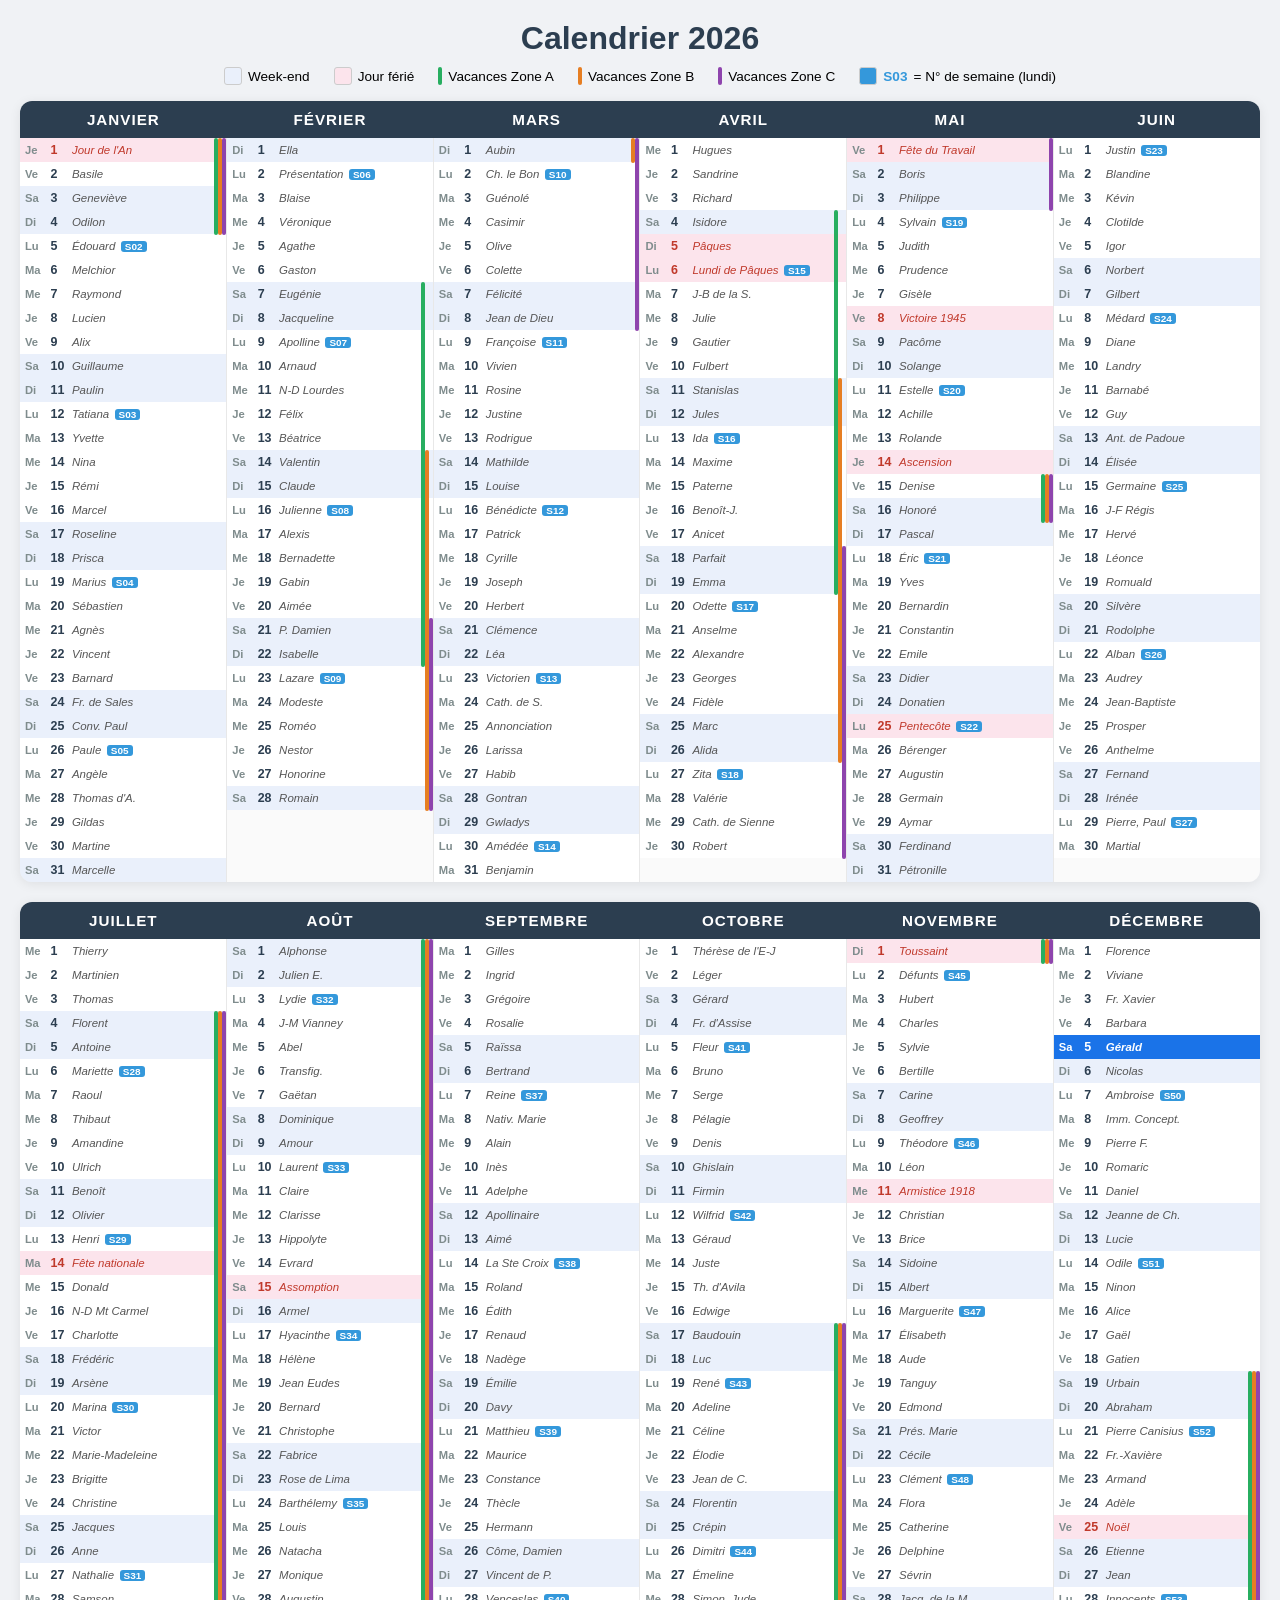
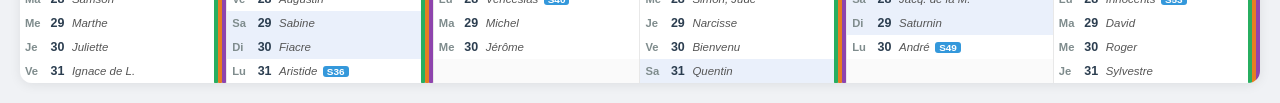
==== public/index.html @ 1b5815c5 "Highlight today's date with blue background and bold white text Co-Authored-By: Claude Sonnet 4.6 <n" ====
<!DOCTYPE html>
<html lang="fr">
<head>
<meta charset="UTF-8">
<meta name="viewport" content="width=device-width, initial-scale=1.0">
<title>Calendrier 2026 - Jours fériés, vacances scolaires zones A, B, C | calendrier-annuel.fr</title>
<meta name="description" content="Calendrier annuel 2026 avec jours fériés, vacances scolaires zones A, B et C, numéros de semaine et saints du jour. Pratique et gratuit.">
<meta name="keywords" content="calendrier 2026, calendrier annuel, jours fériés 2026, vacances scolaires 2026, zone A, zone B, zone C, numéro de semaine, saints du jour, calendrier France">
<link rel="icon" type="image/svg+xml" href="/favicon.svg">
<link rel="canonical" href="https://www.calendrier-annuel.fr/">
<meta property="og:title" content="Calendrier 2026 - Jours fériés, vacances scolaires zones A, B, C">
<meta property="og:description" content="Calendrier annuel 2026 avec jours fériés, vacances scolaires zones A, B et C, numéros de semaine et saints du jour.">
<meta property="og:type" content="website">
<meta property="og:url" content="https://www.calendrier-annuel.fr/">
<meta property="og:locale" content="fr_FR">
<meta name="twitter:card" content="summary">
<meta name="twitter:title" content="Calendrier 2026 - Jours fériés, vacances scolaires zones A, B, C">
<meta name="twitter:description" content="Calendrier annuel 2026 avec jours fériés, vacances scolaires zones A, B et C, numéros de semaine et saints du jour.">
<script type="application/ld+json">
{
  "@context": "https://schema.org",
  "@type": "WebPage",
  "name": "Calendrier 2026",
  "description": "Calendrier annuel 2026 avec jours fériés, vacances scolaires zones A, B et C, numéros de semaine et saints du jour.",
  "url": "https://www.calendrier-annuel.fr/",
  "inLanguage": "fr",
  "isPartOf": {
    "@type": "WebSite",
    "name": "calendrier-annuel.fr",
    "url": "https://www.calendrier-annuel.fr/"
  }
}
</script>
<style>
  * { margin: 0; padding: 0; box-sizing: border-box; }
  body {
    font-family: 'Segoe UI', Tahoma, Geneva, Verdana, sans-serif;
    background: #f0f2f5;
    padding: 20px;
  }
  h1 {
    text-align: center;
    font-size: 2em;
    color: #2c3e50;
    margin-bottom: 10px;
  }
  .legend {
    display: flex;
    justify-content: center;
    gap: 24px;
    margin-bottom: 16px;
    flex-wrap: wrap;
    font-size: 0.85em;
  }
  .legend-item {
    display: flex;
    align-items: center;
    gap: 6px;
  }
  .legend-color {
    width: 18px;
    height: 18px;
    border-radius: 3px;
    border: 1px solid #ccc;
  }
  .calendar-container {
    overflow-x: auto;
    background: #fff;
    border-radius: 12px;
    box-shadow: 0 2px 12px rgba(0,0,0,0.08);
  }
  table {
    border-collapse: collapse;
    width: 100%;
    min-width: 700px;
    table-layout: fixed;
  }
  th {
    background: #2c3e50;
    color: #fff;
    padding: 10px 4px;
    font-size: 0.95em;
    text-transform: uppercase;
    letter-spacing: 1px;
    position: sticky;
    top: 0;
    z-index: 10;
  }
  td {
    padding: 3px 18px 3px 5px;
    font-size: 0.78em;
    border-right: 1px solid #e8e8e8;
    vertical-align: middle;
    height: 24px;
    line-height: 1.3;
    position: relative;
  }
  td:last-child { border-right: none; }
  .day-num {
    font-weight: 700;
    color: #2c3e50;
    display: inline-block;
    min-width: 18px;
  }
  .day-name {
    font-weight: 600;
    color: #7f8c8d;
    display: inline-block;
    min-width: 22px;
    font-size: 0.9em;
  }
  .saint {
    color: #555;
    font-style: italic;
    font-size: 0.92em;
  }
  .week-num {
    background: #3498db;
    color: #fff;
    border-radius: 3px;
    padding: 0 4px;
    font-size: 0.8em;
    font-weight: 700;
    margin-left: 2px;
  }
  /* Weekend */
  tr td.weekend {
    background: #eaf0fb;
  }
  /* Jour ferie */
  tr td.ferie {
    background: #fce4ec;
  }
  tr td.ferie .day-num,
  tr td.ferie .saint {
    color: #c0392b;
  }
  /* Zone vertical bars - absolute positioned to span full cell height */
  .zone-bars {
    position: absolute;
    right: 0;
    top: 0;
    bottom: -1px;
    display: flex;
    gap: 0px;
    z-index: 1;
  }
  .zone-bars .bar {
    width: 4px;
    flex: 1;
  }
  .bar-a { background: #27ae60; }
  .bar-b { background: #e67e22; }
  .bar-c { background: #8e44ad; }
  /* Rounded corners for first/last day of vacation */
  .bar.bar-start { border-radius: 3px 3px 0 0; }
  .bar.bar-end { border-radius: 0 0 3px 3px; }
  .bar.bar-start.bar-end { border-radius: 3px; }
  /* Pad cells that have bars so text doesn't overlap */
  /* Legend swatches */
  .legend-bar {
    display: inline-block;
    width: 4px;
    height: 18px;
    border-radius: 2px;
    vertical-align: middle;
  }
  td.empty {
    background: #fafafa;
  }
  /* Today */
  tr td.today {
    background: #1a73e8;
  }
  tr td.today .day-num,
  tr td.today .day-name,
  tr td.today .saint {
    color: #ffffff;
    font-weight: bold;
  }
</style>
</head>
<body>
<h1>Calendrier 2026</h1>
<div class="legend">
  <div class="legend-item"><div class="legend-color" style="background:#eaf0fb"></div> Week-end</div>
  <div class="legend-item"><div class="legend-color" style="background:#fce4ec"></div> Jour f&eacute;ri&eacute;</div>
  <div class="legend-item"><span class="legend-bar bar-a"></span> Vacances Zone A</div>
  <div class="legend-item"><span class="legend-bar bar-b"></span> Vacances Zone B</div>
  <div class="legend-item"><span class="legend-bar bar-c"></span> Vacances Zone C</div>
  <div class="legend-item"><div class="legend-color" style="background:#3498db"></div> <span style="color:#3498db;font-weight:700">S03</span> = N&deg; de semaine (lundi)</div>
</div>
<div class="calendar-container">
<table id="cal1"></table>
</div>
<div class="calendar-container" style="margin-top: 20px;">
<table id="cal2"></table>
</div>
<script>
const MONTHS = ["Janvier","F\u00e9vrier","Mars","Avril","Mai","Juin",
  "Juillet","Ao\u00fbt","Septembre","Octobre","Novembre","D\u00e9cembre"];
const DAYS_SHORT = ["Di","Lu","Ma","Me","Je","Ve","Sa"];

const SAINTS = {
  1: ["Marie","Basile","Genevi\u00e8ve","Odilon","\u00c9douard","Melchior","Raymond","Lucien","Alix","Guillaume",
      "Paulin","Tatiana","Yvette","Nina","R\u00e9mi","Marcel","Roseline","Prisca","Marius","S\u00e9bastien",
      "Agn\u00e8s","Vincent","Barnard","Fr. de Sales","Conv. Paul","Paule","Ang\u00e8le","Thomas d'A.","Gildas","Martine","Marcelle"],
  2: ["Ella","Pr\u00e9sentation","Blaise","V\u00e9ronique","Agathe","Gaston","Eug\u00e9nie","Jacqueline","Apolline","Arnaud",
      "N-D Lourdes","F\u00e9lix","B\u00e9atrice","Valentin","Claude","Julienne","Alexis","Bernadette","Gabin","Aim\u00e9e",
      "P. Damien","Isabelle","Lazare","Modeste","Rom\u00e9o","Nestor","Honorine","Romain"],
  3: ["Aubin","Ch. le Bon","Gu\u00e9nol\u00e9","Casimir","Olive","Colette","F\u00e9licit\u00e9","Jean de Dieu","Fran\u00e7oise","Vivien",
      "Rosine","Justine","Rodrigue","Mathilde","Louise","B\u00e9n\u00e9dicte","Patrick","Cyrille","Joseph","Herbert",
      "Cl\u00e9mence","L\u00e9a","Victorien","Cath. de S.","Annonciation","Larissa","Habib","Gontran","Gwladys","Am\u00e9d\u00e9e","Benjamin"],
  4: ["Hugues","Sandrine","Richard","Isidore","Ir\u00e8ne","Marcellin","J-B de la S.","Julie","Gautier","Fulbert",
      "Stanislas","Jules","Ida","Maxime","Paterne","Beno\u00eet-J.","Anicet","Parfait","Emma","Odette",
      "Anselme","Alexandre","Georges","Fid\u00e8le","Marc","Alida","Zita","Val\u00e9rie","Cath. de Sienne","Robert"],
  5: ["J\u00e9r\u00e9mie","Boris","Philippe","Sylvain","Judith","Prudence","Gis\u00e8le","D\u00e9sir\u00e9","Pac\u00f4me","Solange",
      "Estelle","Achille","Rolande","Matthias","Denise","Honor\u00e9","Pascal","\u00c9ric","Yves","Bernardin",
      "Constantin","Emile","Didier","Donatien","Sophie","B\u00e9renger","Augustin","Germain","Aymar","Ferdinand","P\u00e9tronille"],
  6: ["Justin","Blandine","K\u00e9vin","Clotilde","Igor","Norbert","Gilbert","M\u00e9dard","Diane","Landry",
      "Barnab\u00e9","Guy","Ant. de Padoue","\u00c9lis\u00e9e","Germaine","J-F R\u00e9gis","Herv\u00e9","L\u00e9once","Romuald","Silv\u00e8re",
      "Rodolphe","Alban","Audrey","Jean-Baptiste","Prosper","Anthelme","Fernand","Ir\u00e9n\u00e9e","Pierre, Paul","Martial"],
  7: ["Thierry","Martinien","Thomas","Florent","Antoine","Mariette","Raoul","Thibaut","Amandine","Ulrich",
      "Beno\u00eet","Olivier","Henri","Camille","Donald","N-D Mt Carmel","Charlotte","Fr\u00e9d\u00e9ric","Ars\u00e8ne","Marina",
      "Victor","Marie-Madeleine","Brigitte","Christine","Jacques","Anne","Nathalie","Samson","Marthe","Juliette","Ignace de L."],
  8: ["Alphonse","Julien E.","Lydie","J-M Vianney","Abel","Transfig.","Ga\u00ebtan","Dominique","Amour","Laurent",
      "Claire","Clarisse","Hippolyte","Evrard","Assomption","Armel","Hyacinthe","H\u00e9l\u00e8ne","Jean Eudes","Bernard",
      "Christophe","Fabrice","Rose de Lima","Barth\u00e9lemy","Louis","Natacha","Monique","Augustin","Sabine","Fiacre","Aristide"],
  9: ["Gilles","Ingrid","Gr\u00e9goire","Rosalie","Ra\u00efssa","Bertrand","Reine","Nativ. Marie","Alain","In\u00e8s",
      "Adelphe","Apollinaire","Aim\u00e9","La Ste Croix","Roland","\u00c9dith","Renaud","Nad\u00e8ge","\u00c9milie","Davy",
      "Matthieu","Maurice","Constance","Th\u00e8cle","Hermann","C\u00f4me, Damien","Vincent de P.","Venceslas","Michel","J\u00e9r\u00f4me"],
  10:["Th\u00e9r\u00e8se de l'E-J","L\u00e9ger","G\u00e9rard","Fr. d'Assise","Fleur","Bruno","Serge","P\u00e9lagie","Denis","Ghislain",
      "Firmin","Wilfrid","G\u00e9raud","Juste","Th. d'Avila","Edwige","Baudouin","Luc","Ren\u00e9","Adeline",
      "C\u00e9line","\u00c9lodie","Jean de C.","Florentin","Cr\u00e9pin","Dimitri","\u00c9meline","Simon, Jude","Narcisse","Bienvenu","Quentin"],
  11:["Toussaint","D\u00e9funts","Hubert","Charles","Sylvie","Bertille","Carine","Geoffrey","Th\u00e9odore","L\u00e9on",
      "Martin","Christian","Brice","Sidoine","Albert","Marguerite","\u00c9lisabeth","Aude","Tanguy","Edmond",
      "Pr\u00e9s. Marie","C\u00e9cile","Cl\u00e9ment","Flora","Catherine","Delphine","S\u00e9vrin","Jacq. de la M.","Saturnin","Andr\u00e9"],
  12:["Florence","Viviane","Fr. Xavier","Barbara","G\u00e9rald","Nicolas","Ambroise","Imm. Concept.","Pierre F.","Romaric",
      "Daniel","Jeanne de Ch.","Lucie","Odile","Ninon","Alice","Ga\u00ebl","Gatien","Urbain","Abraham",
      "Pierre Canisius","Fr.-Xavi\u00e8re","Armand","Ad\u00e8le","No\u00ebl","Etienne","Jean","Innocents","David","Roger","Sylvestre"]
};

// Jours feries 2026
const FERIES = {
  "2026-01-01": "Jour de l'An",
  "2026-04-05": "Pâques",
  "2026-04-06": "Lundi de Pâques",
  "2026-05-01": "Fête du Travail",
  "2026-05-08": "Victoire 1945",
  "2026-05-14": "Ascension",
  "2026-05-25": "Pentecôte",
  "2026-07-14": "Fête nationale",
  "2026-08-15": "Assomption",
  "2026-11-01": "Toussaint",
  "2026-11-11": "Armistice 1918",
  "2026-12-25": "Noël"
};

// Dates communes toutes zones
// Noel 2025-2026: Jan 1-4
// Pont Ascension: May 15-16
// Ete: Jul 4 -> Aug 31
// Toussaint 2026-2027: Oct 17 -> Nov 1
// Noel 2026-2027: Dec 19 -> Dec 31
function isVacancesCommunes(m, d) {
  if (m === 1 && d >= 1 && d <= 4) return true;
  if (m === 5 && (d === 15 || d === 16)) return true;
  if (m === 7 && d >= 4) return true;
  if (m === 8) return true;
  if (m === 10 && d >= 17) return true;
  if (m === 11 && d === 1) return true;
  if (m === 12 && d >= 19) return true;
  return false;
}

// Zone A: Hiver Feb 7-22, Printemps Apr 4-19
function isVacancesA(m, d) {
  if (isVacancesCommunes(m, d)) return true;
  if (m === 2 && d >= 7 && d <= 22) return true;
  if (m === 4 && d >= 4 && d <= 19) return true;
  return false;
}

// Zone B: Hiver Feb 14 -> Mar 1, Printemps Apr 11-26
function isVacancesB(m, d) {
  if (isVacancesCommunes(m, d)) return true;
  if (m === 2 && d >= 14) return true;
  if (m === 3 && d === 1) return true;
  if (m === 4 && d >= 11 && d <= 26) return true;
  return false;
}

// Zone C: Hiver Feb 21 -> Mar 8, Printemps Apr 18 -> May 3
function isVacancesC(m, d) {
  if (isVacancesCommunes(m, d)) return true;
  if (m === 2 && d >= 21) return true;
  if (m === 3 && d >= 1 && d <= 8) return true;
  if (m === 4 && d >= 18) return true;
  if (m === 5 && d >= 1 && d <= 3) return true;
  return false;
}

function getISOWeek(date) {
  const d = new Date(Date.UTC(date.getFullYear(), date.getMonth(), date.getDate()));
  d.setUTCDate(d.getUTCDate() + 4 - (d.getUTCDay() || 7));
  const yearStart = new Date(Date.UTC(d.getUTCFullYear(), 0, 1));
  return Math.ceil((((d - yearStart) / 86400000) + 1) / 7);
}

function daysInMonth(m) {
  return new Date(2026, m, 0).getDate();
}

function pad(n) { return n < 10 ? "0" + n : "" + n; }

function buildHalf(tableId, startMonth, endMonth) {
  const table = document.getElementById(tableId);
  // Header
  let headerRow = "<tr>";
  for (let m = startMonth; m <= endMonth; m++) {
    headerRow += `<th>${MONTHS[m]}</th>`;
  }
  headerRow += "</tr>";
  table.innerHTML = headerRow;

  // 31 rows max
  for (let d = 1; d <= 31; d++) {
    let row = "<tr>";
    for (let m = startMonth; m <= endMonth; m++) {
      const month = m + 1;
      const maxD = daysInMonth(month);
      if (d > maxD) {
        row += '<td class="empty"></td>';
        continue;
      }
      const date = new Date(2026, m, d);
      const dow = date.getDay(); // 0=Sun
      const isWeekend = (dow === 0 || dow === 6);
      const dateStr = `2026-${pad(month)}-${pad(d)}`;
      const isFerie = dateStr in FERIES;
      const vacA = isVacancesA(month, d);
      const vacB = isVacancesB(month, d);
      const vacC = isVacancesC(month, d);
      const isMonday = (dow === 1);

      // Detect start/end of vacation within this month column
      const prevD = d - 1;
      const nextD = d + 1;
      const vacA_prev = (prevD >= 1) ? isVacancesA(month, prevD) : false;
      const vacA_next = (nextD <= maxD) ? isVacancesA(month, nextD) : false;
      const vacB_prev = (prevD >= 1) ? isVacancesB(month, prevD) : false;
      const vacB_next = (nextD <= maxD) ? isVacancesB(month, nextD) : false;
      const vacC_prev = (prevD >= 1) ? isVacancesC(month, prevD) : false;
      const vacC_next = (nextD <= maxD) ? isVacancesC(month, nextD) : false;

      const todayDate = new Date();
      const isToday = (todayDate.getFullYear() === 2026 && todayDate.getMonth() === m && todayDate.getDate() === d);

      let cls = [];
      if (isWeekend) cls.push("weekend");
      if (isFerie) cls.push("ferie");
      if (isToday) cls.push("today");

      const saint = isFerie ? FERIES[dateStr] : SAINTS[month][d - 1];
      let weekBadge = "";
      if (isMonday) {
        const wn = getISOWeek(date);
        weekBadge = ` <span class="week-num">S${pad(wn)}</span>`;
      }

      // Always render 3 fixed slots so bar positions never shift
      let barA = '', barB = '', barC = '';
      if (vacA) {
        let bc = "bar bar-a";
        if (!vacA_prev) bc += " bar-start";
        if (!vacA_next) bc += " bar-end";
        barA = `<span class="${bc}"></span>`;
      } else {
        barA = '<span class="bar"></span>';
      }
      if (vacB) {
        let bc = "bar bar-b";
        if (!vacB_prev) bc += " bar-start";
        if (!vacB_next) bc += " bar-end";
        barB = `<span class="${bc}"></span>`;
      } else {
        barB = '<span class="bar"></span>';
      }
      if (vacC) {
        let bc = "bar bar-c";
        if (!vacC_prev) bc += " bar-start";
        if (!vacC_next) bc += " bar-end";
        barC = `<span class="${bc}"></span>`;
      } else {
        barC = '<span class="bar"></span>';
      }
      const zoneBars = `<span class="zone-bars">${barA}${barB}${barC}</span>`;

      row += `<td class="${cls.join(" ")}">` +
        `${zoneBars}` +
        `<span class="day-name">${DAYS_SHORT[dow]}</span> ` +
        `<span class="day-num">${d}</span> ` +
        `<span class="saint">${saint}</span>` +
        `${weekBadge}</td>`;
    }
    row += "</tr>";
    table.innerHTML += row;
  }
}

buildHalf("cal1", 0, 5);   // January - June
buildHalf("cal2", 6, 11);  // July - December
</script>
</body>
</html>
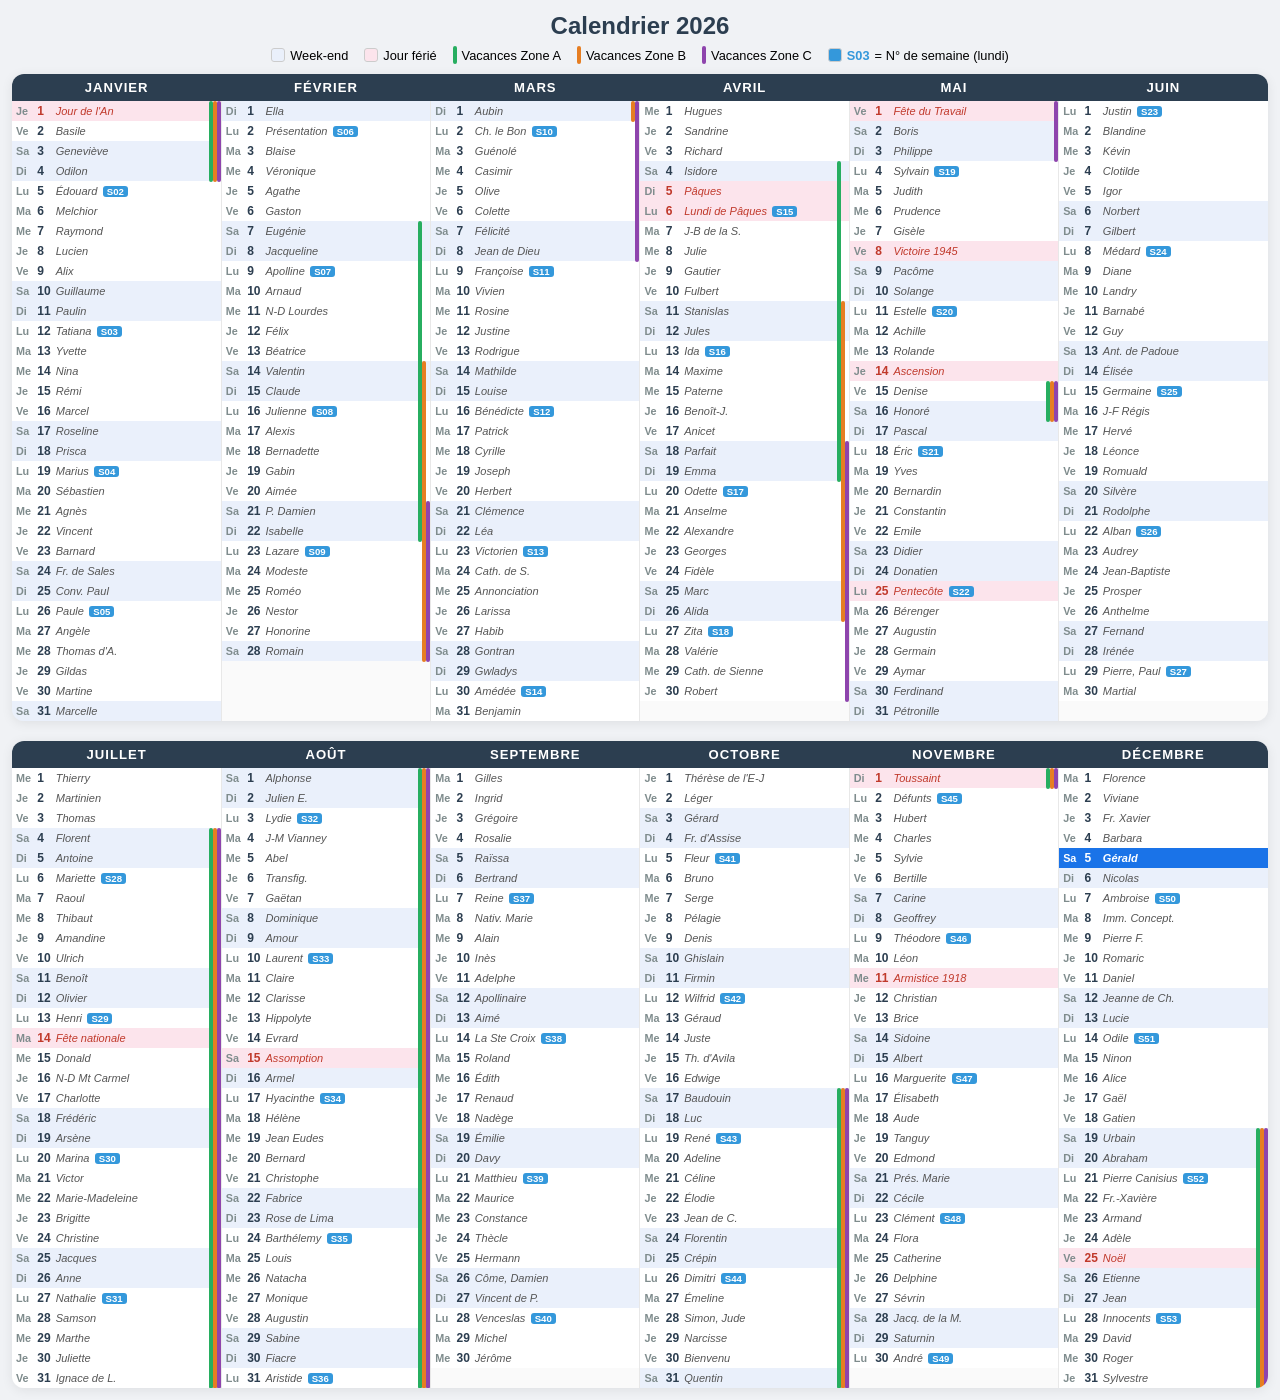
==== commit 03358313: "Reduce calendar size to fit first half on screen without scrolling Co-Authored-By: Claude Sonnet 4.6" ====
--- a/public/index.html
+++ b/public/index.html
@@ -36,30 +36,30 @@
   body {
     font-family: 'Segoe UI', Tahoma, Geneva, Verdana, sans-serif;
     background: #f0f2f5;
-    padding: 20px;
+    padding: 12px;
   }
   h1 {
     text-align: center;
-    font-size: 2em;
+    font-size: 1.5em;
     color: #2c3e50;
-    margin-bottom: 10px;
+    margin-bottom: 6px;
   }
   .legend {
     display: flex;
     justify-content: center;
-    gap: 24px;
-    margin-bottom: 16px;
+    gap: 16px;
+    margin-bottom: 10px;
     flex-wrap: wrap;
-    font-size: 0.85em;
+    font-size: 0.8em;
   }
   .legend-item {
     display: flex;
     align-items: center;
-    gap: 6px;
+    gap: 5px;
   }
   .legend-color {
-    width: 18px;
-    height: 18px;
+    width: 14px;
+    height: 14px;
     border-radius: 3px;
     border: 1px solid #ccc;
   }
@@ -78,8 +78,8 @@
   th {
     background: #2c3e50;
     color: #fff;
-    padding: 10px 4px;
-    font-size: 0.95em;
+    padding: 6px 4px;
+    font-size: 0.82em;
     text-transform: uppercase;
     letter-spacing: 1px;
     position: sticky;
@@ -87,12 +87,12 @@
     z-index: 10;
   }
   td {
-    padding: 3px 18px 3px 5px;
-    font-size: 0.78em;
+    padding: 2px 16px 2px 4px;
+    font-size: 0.75em;
     border-right: 1px solid #e8e8e8;
     vertical-align: middle;
-    height: 24px;
-    line-height: 1.3;
+    height: 20px;
+    line-height: 1.2;
     position: relative;
   }
   td:last-child { border-right: none; }
@@ -100,13 +100,13 @@
     font-weight: 700;
     color: #2c3e50;
     display: inline-block;
-    min-width: 18px;
+    min-width: 15px;
   }
   .day-name {
     font-weight: 600;
     color: #7f8c8d;
     display: inline-block;
-    min-width: 22px;
+    min-width: 18px;
     font-size: 0.9em;
   }
   .saint {
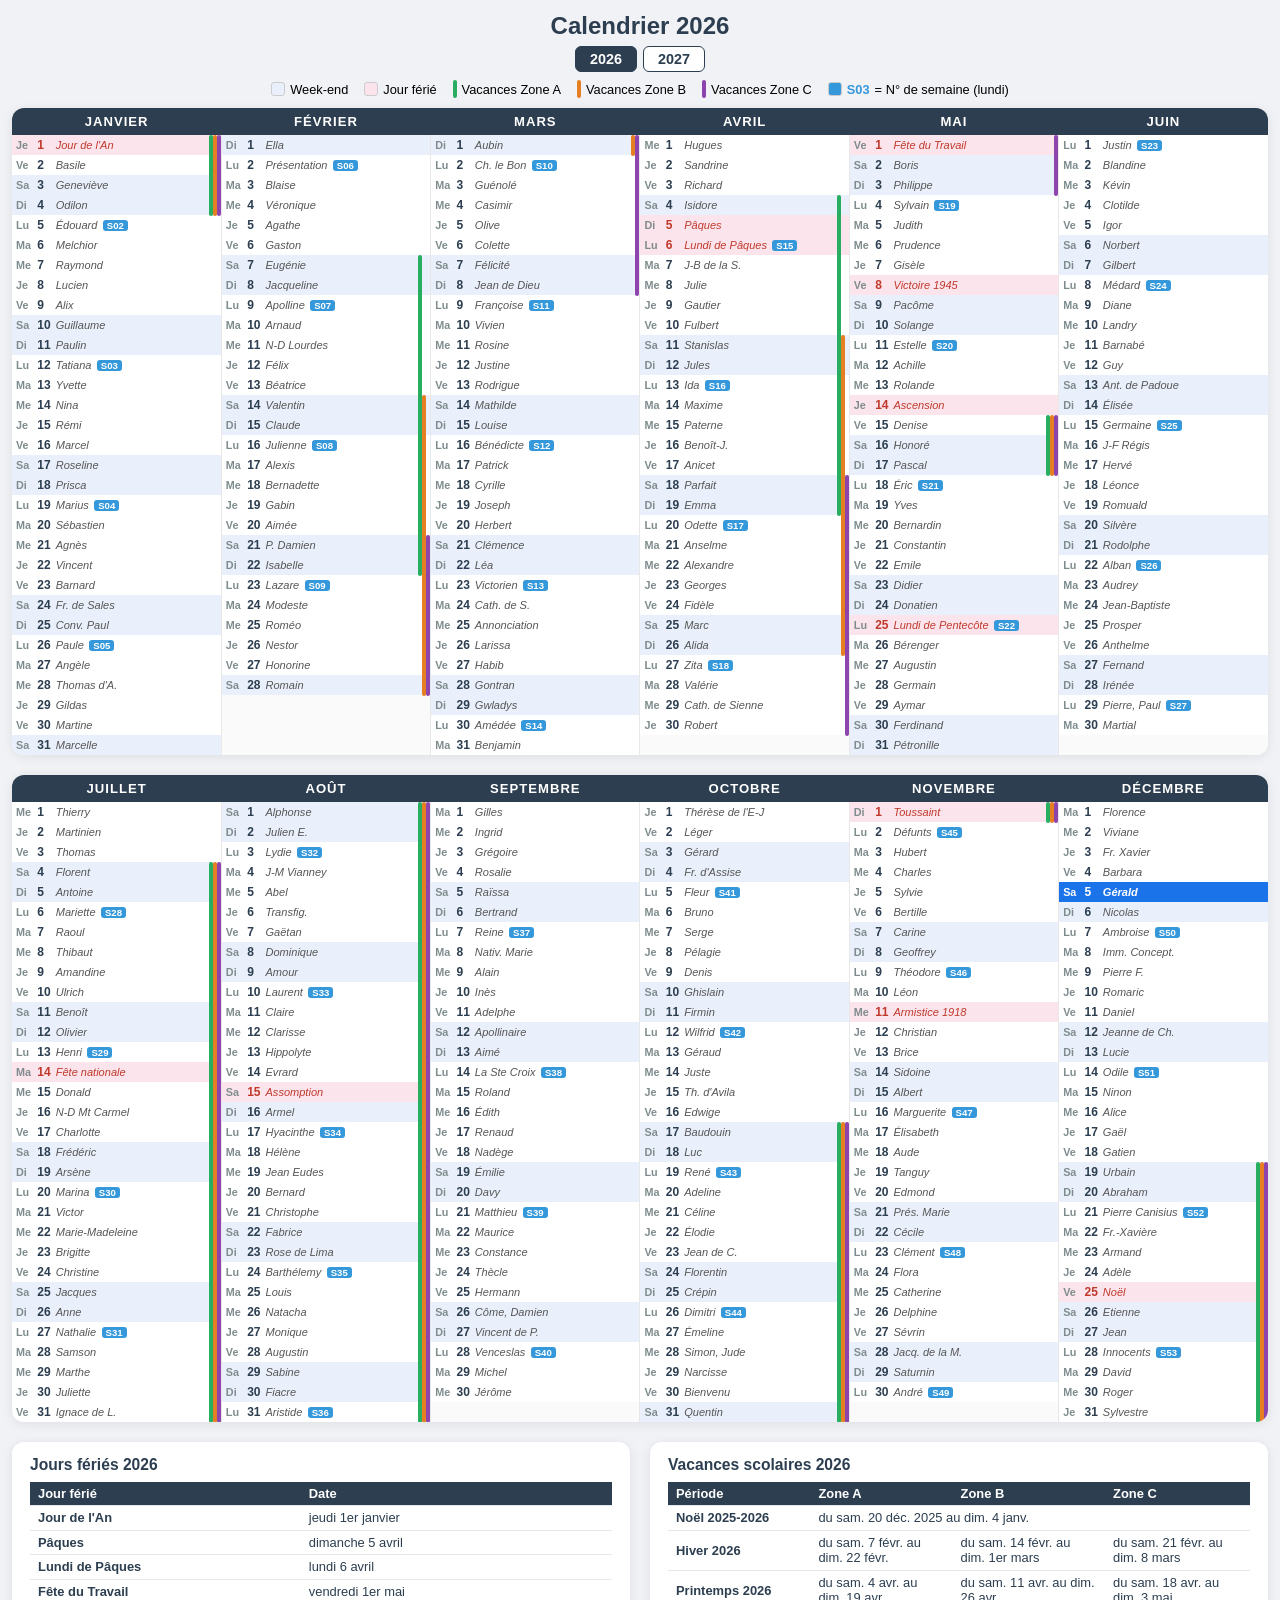
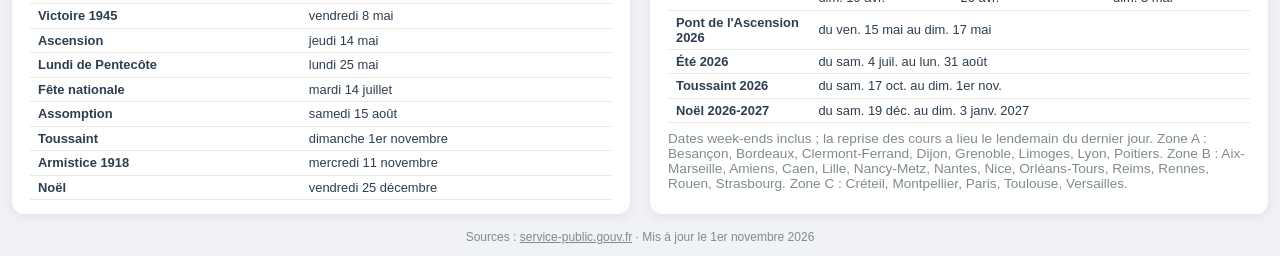
==== commit 7ee35c16: "Add 2027 calendar and static per-year pages for SEO - Generate static HTML pages per year (/2026/, /" ====
--- a/public/index.html
+++ b/public/index.html
@@ -3,27 +3,34 @@
 <head>
 <meta charset="UTF-8">
 <meta name="viewport" content="width=device-width, initial-scale=1.0">
-<title>Calendrier 2026 - Jours fériés, vacances scolaires zones A, B, C | calendrier-annuel.fr</title>
-<meta name="description" content="Calendrier annuel 2026 avec jours fériés, vacances scolaires zones A, B et C, numéros de semaine et saints du jour. Pratique et gratuit.">
-<meta name="keywords" content="calendrier 2026, calendrier annuel, jours fériés 2026, vacances scolaires 2026, zone A, zone B, zone C, numéro de semaine, saints du jour, calendrier France">
+<title>Calendrier 2026 : jours fériés et vacances scolaires</title>
+<meta name="description" content="Calendrier 2026 gratuit avec jours fériés, vacances scolaires zones A, B et C, numéros de semaine et saints du jour. Dates officielles.">
+<link rel="canonical" href="https://www.calendrier-annuel.fr/2026/">
 <link rel="icon" type="image/svg+xml" href="/favicon.svg">
-<link rel="canonical" href="https://www.calendrier-annuel.fr/">
-<meta property="og:title" content="Calendrier 2026 - Jours fériés, vacances scolaires zones A, B, C">
-<meta property="og:description" content="Calendrier annuel 2026 avec jours fériés, vacances scolaires zones A, B et C, numéros de semaine et saints du jour.">
+<meta name="theme-color" content="#2c3e50">
 <meta property="og:type" content="website">
-<meta property="og:url" content="https://www.calendrier-annuel.fr/">
+<meta property="og:site_name" content="calendrier-annuel.fr">
 <meta property="og:locale" content="fr_FR">
-<meta name="twitter:card" content="summary">
-<meta name="twitter:title" content="Calendrier 2026 - Jours fériés, vacances scolaires zones A, B, C">
-<meta name="twitter:description" content="Calendrier annuel 2026 avec jours fériés, vacances scolaires zones A, B et C, numéros de semaine et saints du jour.">
+<meta property="og:url" content="https://www.calendrier-annuel.fr/2026/">
+<meta property="og:title" content="Calendrier 2026 : jours fériés et vacances scolaires">
+<meta property="og:description" content="Calendrier 2026 gratuit avec jours fériés, vacances scolaires zones A, B et C, numéros de semaine et saints du jour. Dates officielles.">
+<meta property="og:image" content="https://www.calendrier-annuel.fr/og-image.png">
+<meta property="og:image:width" content="1200">
+<meta property="og:image:height" content="630">
+<meta property="og:image:alt" content="Calendrier annuel avec jours fériés et vacances scolaires">
+<meta name="twitter:card" content="summary_large_image">
+<meta name="twitter:title" content="Calendrier 2026 : jours fériés et vacances scolaires">
+<meta name="twitter:description" content="Calendrier 2026 gratuit avec jours fériés, vacances scolaires zones A, B et C, numéros de semaine et saints du jour. Dates officielles.">
+<meta name="twitter:image" content="https://www.calendrier-annuel.fr/og-image.png">
 <script type="application/ld+json">
 {
   "@context": "https://schema.org",
   "@type": "WebPage",
-  "name": "Calendrier 2026",
-  "description": "Calendrier annuel 2026 avec jours fériés, vacances scolaires zones A, B et C, numéros de semaine et saints du jour.",
-  "url": "https://www.calendrier-annuel.fr/",
+  "name": "Calendrier 2026 : jours fériés et vacances scolaires",
+  "description": "Calendrier 2026 gratuit avec jours fériés, vacances scolaires zones A, B et C, numéros de semaine et saints du jour. Dates officielles.",
+  "url": "https://www.calendrier-annuel.fr/2026/",
   "inLanguage": "fr",
+  "dateModified": "2026-11-01",
   "isPartOf": {
     "@type": "WebSite",
     "name": "calendrier-annuel.fr",
@@ -43,6 +50,27 @@
     font-size: 1.5em;
     color: #2c3e50;
     margin-bottom: 6px;
+  }
+  .year-switch {
+    display: flex;
+    justify-content: center;
+    gap: 6px;
+    margin-bottom: 8px;
+  }
+  .year-switch a {
+    font-size: 0.9em;
+    text-decoration: none;
+    font-weight: 600;
+    padding: 4px 14px;
+    border: 1px solid #2c3e50;
+    border-radius: 6px;
+    background: #fff;
+    color: #2c3e50;
+  }
+  .year-switch a:hover { background: #eaf0fb; }
+  .year-switch a[aria-current="page"] {
+    background: #2c3e50;
+    color: #fff;
   }
   .legend {
     display: flex;
@@ -178,238 +206,217 @@
     color: #ffffff;
     font-weight: bold;
   }
+  .visually-hidden {
+    position: absolute;
+    width: 1px;
+    height: 1px;
+    overflow: hidden;
+    clip: rect(0 0 0 0);
+    white-space: nowrap;
+  }
+  /* Infos textuelles sous le calendrier */
+  .infos {
+    display: grid;
+    grid-template-columns: repeat(auto-fit, minmax(320px, 1fr));
+    gap: 20px;
+    margin-top: 20px;
+  }
+  .infos section {
+    background: #fff;
+    border-radius: 12px;
+    box-shadow: 0 2px 12px rgba(0,0,0,0.08);
+    padding: 14px 18px;
+    color: #2c3e50;
+    font-size: 0.85em;
+    overflow-x: auto;
+  }
+  .infos h2 {
+    font-size: 1.15em;
+    margin-bottom: 8px;
+  }
+  .infos table {
+    min-width: 0;
+    table-layout: auto;
+  }
+  .infos th, .infos td {
+    position: static;
+    height: auto;
+    padding: 4px 8px;
+    font-size: 0.95em;
+    text-align: left;
+    border-right: none;
+    border-bottom: 1px solid #e8e8e8;
+  }
+  .infos th {
+    letter-spacing: 0;
+    text-transform: none;
+  }
+  .infos tbody th {
+    background: none;
+    color: #2c3e50;
+  }
+  .infos p {
+    margin-top: 8px;
+    color: #7f8c8d;
+  }
+  footer {
+    text-align: center;
+    color: #7f8c8d;
+    font-size: 0.75em;
+    margin-top: 16px;
+  }
+  footer a { color: inherit; }
 </style>
 </head>
 <body>
+<header>
 <h1>Calendrier 2026</h1>
+<nav class="year-switch" aria-label="Choisir l'année">
+  <a href="/2026/" aria-current="page">2026</a>
+  <a href="/2027/">2027</a>
+</nav>
 <div class="legend">
   <div class="legend-item"><div class="legend-color" style="background:#eaf0fb"></div> Week-end</div>
-  <div class="legend-item"><div class="legend-color" style="background:#fce4ec"></div> Jour f&eacute;ri&eacute;</div>
+  <div class="legend-item"><div class="legend-color" style="background:#fce4ec"></div> Jour férié</div>
   <div class="legend-item"><span class="legend-bar bar-a"></span> Vacances Zone A</div>
   <div class="legend-item"><span class="legend-bar bar-b"></span> Vacances Zone B</div>
   <div class="legend-item"><span class="legend-bar bar-c"></span> Vacances Zone C</div>
-  <div class="legend-item"><div class="legend-color" style="background:#3498db"></div> <span style="color:#3498db;font-weight:700">S03</span> = N&deg; de semaine (lundi)</div>
+  <div class="legend-item"><div class="legend-color" style="background:#3498db"></div> <span style="color:#3498db;font-weight:700">S03</span> = N° de semaine (lundi)</div>
 </div>
+</header>
+<main>
 <div class="calendar-container">
-<table id="cal1"></table>
+<table>
+<caption class="visually-hidden">Calendrier Janvier à juin 2026</caption>
+<thead><tr><th scope="col">Janvier</th><th scope="col">Février</th><th scope="col">Mars</th><th scope="col">Avril</th><th scope="col">Mai</th><th scope="col">Juin</th></tr></thead>
+<tbody>
+<tr><td class="ferie" data-date="2026-01-01"><span class="zone-bars"><span class="bar bar-a bar-start"></span><span class="bar bar-b bar-start"></span><span class="bar bar-c bar-start"></span></span><span class="day-name">Je</span> <span class="day-num">1</span> <span class="saint">Jour de l'An</span></td><td class="weekend" data-date="2026-02-01"><span class="zone-bars"><span class="bar"></span><span class="bar"></span><span class="bar"></span></span><span class="day-name">Di</span> <span class="day-num">1</span> <span class="saint">Ella</span></td><td class="weekend" data-date="2026-03-01"><span class="zone-bars"><span class="bar"></span><span class="bar bar-b bar-start bar-end"></span><span class="bar bar-c bar-start"></span></span><span class="day-name">Di</span> <span class="day-num">1</span> <span class="saint">Aubin</span></td><td data-date="2026-04-01"><span class="zone-bars"><span class="bar"></span><span class="bar"></span><span class="bar"></span></span><span class="day-name">Me</span> <span class="day-num">1</span> <span class="saint">Hugues</span></td><td class="ferie" data-date="2026-05-01"><span class="zone-bars"><span class="bar"></span><span class="bar"></span><span class="bar bar-c bar-start"></span></span><span class="day-name">Ve</span> <span class="day-num">1</span> <span class="saint">Fête du Travail</span></td><td data-date="2026-06-01"><span class="zone-bars"><span class="bar"></span><span class="bar"></span><span class="bar"></span></span><span class="day-name">Lu</span> <span class="day-num">1</span> <span class="saint">Justin</span> <span class="week-num">S23</span></td></tr>
+<tr><td data-date="2026-01-02"><span class="zone-bars"><span class="bar bar-a"></span><span class="bar bar-b"></span><span class="bar bar-c"></span></span><span class="day-name">Ve</span> <span class="day-num">2</span> <span class="saint">Basile</span></td><td data-date="2026-02-02"><span class="zone-bars"><span class="bar"></span><span class="bar"></span><span class="bar"></span></span><span class="day-name">Lu</span> <span class="day-num">2</span> <span class="saint">Présentation</span> <span class="week-num">S06</span></td><td data-date="2026-03-02"><span class="zone-bars"><span class="bar"></span><span class="bar"></span><span class="bar bar-c"></span></span><span class="day-name">Lu</span> <span class="day-num">2</span> <span class="saint">Ch. le Bon</span> <span class="week-num">S10</span></td><td data-date="2026-04-02"><span class="zone-bars"><span class="bar"></span><span class="bar"></span><span class="bar"></span></span><span class="day-name">Je</span> <span class="day-num">2</span> <span class="saint">Sandrine</span></td><td class="weekend" data-date="2026-05-02"><span class="zone-bars"><span class="bar"></span><span class="bar"></span><span class="bar bar-c"></span></span><span class="day-name">Sa</span> <span class="day-num">2</span> <span class="saint">Boris</span></td><td data-date="2026-06-02"><span class="zone-bars"><span class="bar"></span><span class="bar"></span><span class="bar"></span></span><span class="day-name">Ma</span> <span class="day-num">2</span> <span class="saint">Blandine</span></td></tr>
+<tr><td class="weekend" data-date="2026-01-03"><span class="zone-bars"><span class="bar bar-a"></span><span class="bar bar-b"></span><span class="bar bar-c"></span></span><span class="day-name">Sa</span> <span class="day-num">3</span> <span class="saint">Geneviève</span></td><td data-date="2026-02-03"><span class="zone-bars"><span class="bar"></span><span class="bar"></span><span class="bar"></span></span><span class="day-name">Ma</span> <span class="day-num">3</span> <span class="saint">Blaise</span></td><td data-date="2026-03-03"><span class="zone-bars"><span class="bar"></span><span class="bar"></span><span class="bar bar-c"></span></span><span class="day-name">Ma</span> <span class="day-num">3</span> <span class="saint">Guénolé</span></td><td data-date="2026-04-03"><span class="zone-bars"><span class="bar"></span><span class="bar"></span><span class="bar"></span></span><span class="day-name">Ve</span> <span class="day-num">3</span> <span class="saint">Richard</span></td><td class="weekend" data-date="2026-05-03"><span class="zone-bars"><span class="bar"></span><span class="bar"></span><span class="bar bar-c bar-end"></span></span><span class="day-name">Di</span> <span class="day-num">3</span> <span class="saint">Philippe</span></td><td data-date="2026-06-03"><span class="zone-bars"><span class="bar"></span><span class="bar"></span><span class="bar"></span></span><span class="day-name">Me</span> <span class="day-num">3</span> <span class="saint">Kévin</span></td></tr>
+<tr><td class="weekend" data-date="2026-01-04"><span class="zone-bars"><span class="bar bar-a bar-end"></span><span class="bar bar-b bar-end"></span><span class="bar bar-c bar-end"></span></span><span class="day-name">Di</span> <span class="day-num">4</span> <span class="saint">Odilon</span></td><td data-date="2026-02-04"><span class="zone-bars"><span class="bar"></span><span class="bar"></span><span class="bar"></span></span><span class="day-name">Me</span> <span class="day-num">4</span> <span class="saint">Véronique</span></td><td data-date="2026-03-04"><span class="zone-bars"><span class="bar"></span><span class="bar"></span><span class="bar bar-c"></span></span><span class="day-name">Me</span> <span class="day-num">4</span> <span class="saint">Casimir</span></td><td class="weekend" data-date="2026-04-04"><span class="zone-bars"><span class="bar bar-a bar-start"></span><span class="bar"></span><span class="bar"></span></span><span class="day-name">Sa</span> <span class="day-num">4</span> <span class="saint">Isidore</span></td><td data-date="2026-05-04"><span class="zone-bars"><span class="bar"></span><span class="bar"></span><span class="bar"></span></span><span class="day-name">Lu</span> <span class="day-num">4</span> <span class="saint">Sylvain</span> <span class="week-num">S19</span></td><td data-date="2026-06-04"><span class="zone-bars"><span class="bar"></span><span class="bar"></span><span class="bar"></span></span><span class="day-name">Je</span> <span class="day-num">4</span> <span class="saint">Clotilde</span></td></tr>
+<tr><td data-date="2026-01-05"><span class="zone-bars"><span class="bar"></span><span class="bar"></span><span class="bar"></span></span><span class="day-name">Lu</span> <span class="day-num">5</span> <span class="saint">Édouard</span> <span class="week-num">S02</span></td><td data-date="2026-02-05"><span class="zone-bars"><span class="bar"></span><span class="bar"></span><span class="bar"></span></span><span class="day-name">Je</span> <span class="day-num">5</span> <span class="saint">Agathe</span></td><td data-date="2026-03-05"><span class="zone-bars"><span class="bar"></span><span class="bar"></span><span class="bar bar-c"></span></span><span class="day-name">Je</span> <span class="day-num">5</span> <span class="saint">Olive</span></td><td class="weekend ferie" data-date="2026-04-05"><span class="zone-bars"><span class="bar bar-a"></span><span class="bar"></span><span class="bar"></span></span><span class="day-name">Di</span> <span class="day-num">5</span> <span class="saint">Pâques</span></td><td data-date="2026-05-05"><span class="zone-bars"><span class="bar"></span><span class="bar"></span><span class="bar"></span></span><span class="day-name">Ma</span> <span class="day-num">5</span> <span class="saint">Judith</span></td><td data-date="2026-06-05"><span class="zone-bars"><span class="bar"></span><span class="bar"></span><span class="bar"></span></span><span class="day-name">Ve</span> <span class="day-num">5</span> <span class="saint">Igor</span></td></tr>
+<tr><td data-date="2026-01-06"><span class="zone-bars"><span class="bar"></span><span class="bar"></span><span class="bar"></span></span><span class="day-name">Ma</span> <span class="day-num">6</span> <span class="saint">Melchior</span></td><td data-date="2026-02-06"><span class="zone-bars"><span class="bar"></span><span class="bar"></span><span class="bar"></span></span><span class="day-name">Ve</span> <span class="day-num">6</span> <span class="saint">Gaston</span></td><td data-date="2026-03-06"><span class="zone-bars"><span class="bar"></span><span class="bar"></span><span class="bar bar-c"></span></span><span class="day-name">Ve</span> <span class="day-num">6</span> <span class="saint">Colette</span></td><td class="ferie" data-date="2026-04-06"><span class="zone-bars"><span class="bar bar-a"></span><span class="bar"></span><span class="bar"></span></span><span class="day-name">Lu</span> <span class="day-num">6</span> <span class="saint">Lundi de Pâques</span> <span class="week-num">S15</span></td><td data-date="2026-05-06"><span class="zone-bars"><span class="bar"></span><span class="bar"></span><span class="bar"></span></span><span class="day-name">Me</span> <span class="day-num">6</span> <span class="saint">Prudence</span></td><td class="weekend" data-date="2026-06-06"><span class="zone-bars"><span class="bar"></span><span class="bar"></span><span class="bar"></span></span><span class="day-name">Sa</span> <span class="day-num">6</span> <span class="saint">Norbert</span></td></tr>
+<tr><td data-date="2026-01-07"><span class="zone-bars"><span class="bar"></span><span class="bar"></span><span class="bar"></span></span><span class="day-name">Me</span> <span class="day-num">7</span> <span class="saint">Raymond</span></td><td class="weekend" data-date="2026-02-07"><span class="zone-bars"><span class="bar bar-a bar-start"></span><span class="bar"></span><span class="bar"></span></span><span class="day-name">Sa</span> <span class="day-num">7</span> <span class="saint">Eugénie</span></td><td class="weekend" data-date="2026-03-07"><span class="zone-bars"><span class="bar"></span><span class="bar"></span><span class="bar bar-c"></span></span><span class="day-name">Sa</span> <span class="day-num">7</span> <span class="saint">Félicité</span></td><td data-date="2026-04-07"><span class="zone-bars"><span class="bar bar-a"></span><span class="bar"></span><span class="bar"></span></span><span class="day-name">Ma</span> <span class="day-num">7</span> <span class="saint">J-B de la S.</span></td><td data-date="2026-05-07"><span class="zone-bars"><span class="bar"></span><span class="bar"></span><span class="bar"></span></span><span class="day-name">Je</span> <span class="day-num">7</span> <span class="saint">Gisèle</span></td><td class="weekend" data-date="2026-06-07"><span class="zone-bars"><span class="bar"></span><span class="bar"></span><span class="bar"></span></span><span class="day-name">Di</span> <span class="day-num">7</span> <span class="saint">Gilbert</span></td></tr>
+<tr><td data-date="2026-01-08"><span class="zone-bars"><span class="bar"></span><span class="bar"></span><span class="bar"></span></span><span class="day-name">Je</span> <span class="day-num">8</span> <span class="saint">Lucien</span></td><td class="weekend" data-date="2026-02-08"><span class="zone-bars"><span class="bar bar-a"></span><span class="bar"></span><span class="bar"></span></span><span class="day-name">Di</span> <span class="day-num">8</span> <span class="saint">Jacqueline</span></td><td class="weekend" data-date="2026-03-08"><span class="zone-bars"><span class="bar"></span><span class="bar"></span><span class="bar bar-c bar-end"></span></span><span class="day-name">Di</span> <span class="day-num">8</span> <span class="saint">Jean de Dieu</span></td><td data-date="2026-04-08"><span class="zone-bars"><span class="bar bar-a"></span><span class="bar"></span><span class="bar"></span></span><span class="day-name">Me</span> <span class="day-num">8</span> <span class="saint">Julie</span></td><td class="ferie" data-date="2026-05-08"><span class="zone-bars"><span class="bar"></span><span class="bar"></span><span class="bar"></span></span><span class="day-name">Ve</span> <span class="day-num">8</span> <span class="saint">Victoire 1945</span></td><td data-date="2026-06-08"><span class="zone-bars"><span class="bar"></span><span class="bar"></span><span class="bar"></span></span><span class="day-name">Lu</span> <span class="day-num">8</span> <span class="saint">Médard</span> <span class="week-num">S24</span></td></tr>
+<tr><td data-date="2026-01-09"><span class="zone-bars"><span class="bar"></span><span class="bar"></span><span class="bar"></span></span><span class="day-name">Ve</span> <span class="day-num">9</span> <span class="saint">Alix</span></td><td data-date="2026-02-09"><span class="zone-bars"><span class="bar bar-a"></span><span class="bar"></span><span class="bar"></span></span><span class="day-name">Lu</span> <span class="day-num">9</span> <span class="saint">Apolline</span> <span class="week-num">S07</span></td><td data-date="2026-03-09"><span class="zone-bars"><span class="bar"></span><span class="bar"></span><span class="bar"></span></span><span class="day-name">Lu</span> <span class="day-num">9</span> <span class="saint">Françoise</span> <span class="week-num">S11</span></td><td data-date="2026-04-09"><span class="zone-bars"><span class="bar bar-a"></span><span class="bar"></span><span class="bar"></span></span><span class="day-name">Je</span> <span class="day-num">9</span> <span class="saint">Gautier</span></td><td class="weekend" data-date="2026-05-09"><span class="zone-bars"><span class="bar"></span><span class="bar"></span><span class="bar"></span></span><span class="day-name">Sa</span> <span class="day-num">9</span> <span class="saint">Pacôme</span></td><td data-date="2026-06-09"><span class="zone-bars"><span class="bar"></span><span class="bar"></span><span class="bar"></span></span><span class="day-name">Ma</span> <span class="day-num">9</span> <span class="saint">Diane</span></td></tr>
+<tr><td class="weekend" data-date="2026-01-10"><span class="zone-bars"><span class="bar"></span><span class="bar"></span><span class="bar"></span></span><span class="day-name">Sa</span> <span class="day-num">10</span> <span class="saint">Guillaume</span></td><td data-date="2026-02-10"><span class="zone-bars"><span class="bar bar-a"></span><span class="bar"></span><span class="bar"></span></span><span class="day-name">Ma</span> <span class="day-num">10</span> <span class="saint">Arnaud</span></td><td data-date="2026-03-10"><span class="zone-bars"><span class="bar"></span><span class="bar"></span><span class="bar"></span></span><span class="day-name">Ma</span> <span class="day-num">10</span> <span class="saint">Vivien</span></td><td data-date="2026-04-10"><span class="zone-bars"><span class="bar bar-a"></span><span class="bar"></span><span class="bar"></span></span><span class="day-name">Ve</span> <span class="day-num">10</span> <span class="saint">Fulbert</span></td><td class="weekend" data-date="2026-05-10"><span class="zone-bars"><span class="bar"></span><span class="bar"></span><span class="bar"></span></span><span class="day-name">Di</span> <span class="day-num">10</span> <span class="saint">Solange</span></td><td data-date="2026-06-10"><span class="zone-bars"><span class="bar"></span><span class="bar"></span><span class="bar"></span></span><span class="day-name">Me</span> <span class="day-num">10</span> <span class="saint">Landry</span></td></tr>
+<tr><td class="weekend" data-date="2026-01-11"><span class="zone-bars"><span class="bar"></span><span class="bar"></span><span class="bar"></span></span><span class="day-name">Di</span> <span class="day-num">11</span> <span class="saint">Paulin</span></td><td data-date="2026-02-11"><span class="zone-bars"><span class="bar bar-a"></span><span class="bar"></span><span class="bar"></span></span><span class="day-name">Me</span> <span class="day-num">11</span> <span class="saint">N-D Lourdes</span></td><td data-date="2026-03-11"><span class="zone-bars"><span class="bar"></span><span class="bar"></span><span class="bar"></span></span><span class="day-name">Me</span> <span class="day-num">11</span> <span class="saint">Rosine</span></td><td class="weekend" data-date="2026-04-11"><span class="zone-bars"><span class="bar bar-a"></span><span class="bar bar-b bar-start"></span><span class="bar"></span></span><span class="day-name">Sa</span> <span class="day-num">11</span> <span class="saint">Stanislas</span></td><td data-date="2026-05-11"><span class="zone-bars"><span class="bar"></span><span class="bar"></span><span class="bar"></span></span><span class="day-name">Lu</span> <span class="day-num">11</span> <span class="saint">Estelle</span> <span class="week-num">S20</span></td><td data-date="2026-06-11"><span class="zone-bars"><span class="bar"></span><span class="bar"></span><span class="bar"></span></span><span class="day-name">Je</span> <span class="day-num">11</span> <span class="saint">Barnabé</span></td></tr>
+<tr><td data-date="2026-01-12"><span class="zone-bars"><span class="bar"></span><span class="bar"></span><span class="bar"></span></span><span class="day-name">Lu</span> <span class="day-num">12</span> <span class="saint">Tatiana</span> <span class="week-num">S03</span></td><td data-date="2026-02-12"><span class="zone-bars"><span class="bar bar-a"></span><span class="bar"></span><span class="bar"></span></span><span class="day-name">Je</span> <span class="day-num">12</span> <span class="saint">Félix</span></td><td data-date="2026-03-12"><span class="zone-bars"><span class="bar"></span><span class="bar"></span><span class="bar"></span></span><span class="day-name">Je</span> <span class="day-num">12</span> <span class="saint">Justine</span></td><td class="weekend" data-date="2026-04-12"><span class="zone-bars"><span class="bar bar-a"></span><span class="bar bar-b"></span><span class="bar"></span></span><span class="day-name">Di</span> <span class="day-num">12</span> <span class="saint">Jules</span></td><td data-date="2026-05-12"><span class="zone-bars"><span class="bar"></span><span class="bar"></span><span class="bar"></span></span><span class="day-name">Ma</span> <span class="day-num">12</span> <span class="saint">Achille</span></td><td data-date="2026-06-12"><span class="zone-bars"><span class="bar"></span><span class="bar"></span><span class="bar"></span></span><span class="day-name">Ve</span> <span class="day-num">12</span> <span class="saint">Guy</span></td></tr>
+<tr><td data-date="2026-01-13"><span class="zone-bars"><span class="bar"></span><span class="bar"></span><span class="bar"></span></span><span class="day-name">Ma</span> <span class="day-num">13</span> <span class="saint">Yvette</span></td><td data-date="2026-02-13"><span class="zone-bars"><span class="bar bar-a"></span><span class="bar"></span><span class="bar"></span></span><span class="day-name">Ve</span> <span class="day-num">13</span> <span class="saint">Béatrice</span></td><td data-date="2026-03-13"><span class="zone-bars"><span class="bar"></span><span class="bar"></span><span class="bar"></span></span><span class="day-name">Ve</span> <span class="day-num">13</span> <span class="saint">Rodrigue</span></td><td data-date="2026-04-13"><span class="zone-bars"><span class="bar bar-a"></span><span class="bar bar-b"></span><span class="bar"></span></span><span class="day-name">Lu</span> <span class="day-num">13</span> <span class="saint">Ida</span> <span class="week-num">S16</span></td><td data-date="2026-05-13"><span class="zone-bars"><span class="bar"></span><span class="bar"></span><span class="bar"></span></span><span class="day-name">Me</span> <span class="day-num">13</span> <span class="saint">Rolande</span></td><td class="weekend" data-date="2026-06-13"><span class="zone-bars"><span class="bar"></span><span class="bar"></span><span class="bar"></span></span><span class="day-name">Sa</span> <span class="day-num">13</span> <span class="saint">Ant. de Padoue</span></td></tr>
+<tr><td data-date="2026-01-14"><span class="zone-bars"><span class="bar"></span><span class="bar"></span><span class="bar"></span></span><span class="day-name">Me</span> <span class="day-num">14</span> <span class="saint">Nina</span></td><td class="weekend" data-date="2026-02-14"><span class="zone-bars"><span class="bar bar-a"></span><span class="bar bar-b bar-start"></span><span class="bar"></span></span><span class="day-name">Sa</span> <span class="day-num">14</span> <span class="saint">Valentin</span></td><td class="weekend" data-date="2026-03-14"><span class="zone-bars"><span class="bar"></span><span class="bar"></span><span class="bar"></span></span><span class="day-name">Sa</span> <span class="day-num">14</span> <span class="saint">Mathilde</span></td><td data-date="2026-04-14"><span class="zone-bars"><span class="bar bar-a"></span><span class="bar bar-b"></span><span class="bar"></span></span><span class="day-name">Ma</span> <span class="day-num">14</span> <span class="saint">Maxime</span></td><td class="ferie" data-date="2026-05-14"><span class="zone-bars"><span class="bar"></span><span class="bar"></span><span class="bar"></span></span><span class="day-name">Je</span> <span class="day-num">14</span> <span class="saint">Ascension</span></td><td class="weekend" data-date="2026-06-14"><span class="zone-bars"><span class="bar"></span><span class="bar"></span><span class="bar"></span></span><span class="day-name">Di</span> <span class="day-num">14</span> <span class="saint">Élisée</span></td></tr>
+<tr><td data-date="2026-01-15"><span class="zone-bars"><span class="bar"></span><span class="bar"></span><span class="bar"></span></span><span class="day-name">Je</span> <span class="day-num">15</span> <span class="saint">Rémi</span></td><td class="weekend" data-date="2026-02-15"><span class="zone-bars"><span class="bar bar-a"></span><span class="bar bar-b"></span><span class="bar"></span></span><span class="day-name">Di</span> <span class="day-num">15</span> <span class="saint">Claude</span></td><td class="weekend" data-date="2026-03-15"><span class="zone-bars"><span class="bar"></span><span class="bar"></span><span class="bar"></span></span><span class="day-name">Di</span> <span class="day-num">15</span> <span class="saint">Louise</span></td><td data-date="2026-04-15"><span class="zone-bars"><span class="bar bar-a"></span><span class="bar bar-b"></span><span class="bar"></span></span><span class="day-name">Me</span> <span class="day-num">15</span> <span class="saint">Paterne</span></td><td data-date="2026-05-15"><span class="zone-bars"><span class="bar bar-a bar-start"></span><span class="bar bar-b bar-start"></span><span class="bar bar-c bar-start"></span></span><span class="day-name">Ve</span> <span class="day-num">15</span> <span class="saint">Denise</span></td><td data-date="2026-06-15"><span class="zone-bars"><span class="bar"></span><span class="bar"></span><span class="bar"></span></span><span class="day-name">Lu</span> <span class="day-num">15</span> <span class="saint">Germaine</span> <span class="week-num">S25</span></td></tr>
+<tr><td data-date="2026-01-16"><span class="zone-bars"><span class="bar"></span><span class="bar"></span><span class="bar"></span></span><span class="day-name">Ve</span> <span class="day-num">16</span> <span class="saint">Marcel</span></td><td data-date="2026-02-16"><span class="zone-bars"><span class="bar bar-a"></span><span class="bar bar-b"></span><span class="bar"></span></span><span class="day-name">Lu</span> <span class="day-num">16</span> <span class="saint">Julienne</span> <span class="week-num">S08</span></td><td data-date="2026-03-16"><span class="zone-bars"><span class="bar"></span><span class="bar"></span><span class="bar"></span></span><span class="day-name">Lu</span> <span class="day-num">16</span> <span class="saint">Bénédicte</span> <span class="week-num">S12</span></td><td data-date="2026-04-16"><span class="zone-bars"><span class="bar bar-a"></span><span class="bar bar-b"></span><span class="bar"></span></span><span class="day-name">Je</span> <span class="day-num">16</span> <span class="saint">Benoît-J.</span></td><td class="weekend" data-date="2026-05-16"><span class="zone-bars"><span class="bar bar-a"></span><span class="bar bar-b"></span><span class="bar bar-c"></span></span><span class="day-name">Sa</span> <span class="day-num">16</span> <span class="saint">Honoré</span></td><td data-date="2026-06-16"><span class="zone-bars"><span class="bar"></span><span class="bar"></span><span class="bar"></span></span><span class="day-name">Ma</span> <span class="day-num">16</span> <span class="saint">J-F Régis</span></td></tr>
+<tr><td class="weekend" data-date="2026-01-17"><span class="zone-bars"><span class="bar"></span><span class="bar"></span><span class="bar"></span></span><span class="day-name">Sa</span> <span class="day-num">17</span> <span class="saint">Roseline</span></td><td data-date="2026-02-17"><span class="zone-bars"><span class="bar bar-a"></span><span class="bar bar-b"></span><span class="bar"></span></span><span class="day-name">Ma</span> <span class="day-num">17</span> <span class="saint">Alexis</span></td><td data-date="2026-03-17"><span class="zone-bars"><span class="bar"></span><span class="bar"></span><span class="bar"></span></span><span class="day-name">Ma</span> <span class="day-num">17</span> <span class="saint">Patrick</span></td><td data-date="2026-04-17"><span class="zone-bars"><span class="bar bar-a"></span><span class="bar bar-b"></span><span class="bar"></span></span><span class="day-name">Ve</span> <span class="day-num">17</span> <span class="saint">Anicet</span></td><td class="weekend" data-date="2026-05-17"><span class="zone-bars"><span class="bar bar-a bar-end"></span><span class="bar bar-b bar-end"></span><span class="bar bar-c bar-end"></span></span><span class="day-name">Di</span> <span class="day-num">17</span> <span class="saint">Pascal</span></td><td data-date="2026-06-17"><span class="zone-bars"><span class="bar"></span><span class="bar"></span><span class="bar"></span></span><span class="day-name">Me</span> <span class="day-num">17</span> <span class="saint">Hervé</span></td></tr>
+<tr><td class="weekend" data-date="2026-01-18"><span class="zone-bars"><span class="bar"></span><span class="bar"></span><span class="bar"></span></span><span class="day-name">Di</span> <span class="day-num">18</span> <span class="saint">Prisca</span></td><td data-date="2026-02-18"><span class="zone-bars"><span class="bar bar-a"></span><span class="bar bar-b"></span><span class="bar"></span></span><span class="day-name">Me</span> <span class="day-num">18</span> <span class="saint">Bernadette</span></td><td data-date="2026-03-18"><span class="zone-bars"><span class="bar"></span><span class="bar"></span><span class="bar"></span></span><span class="day-name">Me</span> <span class="day-num">18</span> <span class="saint">Cyrille</span></td><td class="weekend" data-date="2026-04-18"><span class="zone-bars"><span class="bar bar-a"></span><span class="bar bar-b"></span><span class="bar bar-c bar-start"></span></span><span class="day-name">Sa</span> <span class="day-num">18</span> <span class="saint">Parfait</span></td><td data-date="2026-05-18"><span class="zone-bars"><span class="bar"></span><span class="bar"></span><span class="bar"></span></span><span class="day-name">Lu</span> <span class="day-num">18</span> <span class="saint">Éric</span> <span class="week-num">S21</span></td><td data-date="2026-06-18"><span class="zone-bars"><span class="bar"></span><span class="bar"></span><span class="bar"></span></span><span class="day-name">Je</span> <span class="day-num">18</span> <span class="saint">Léonce</span></td></tr>
+<tr><td data-date="2026-01-19"><span class="zone-bars"><span class="bar"></span><span class="bar"></span><span class="bar"></span></span><span class="day-name">Lu</span> <span class="day-num">19</span> <span class="saint">Marius</span> <span class="week-num">S04</span></td><td data-date="2026-02-19"><span class="zone-bars"><span class="bar bar-a"></span><span class="bar bar-b"></span><span class="bar"></span></span><span class="day-name">Je</span> <span class="day-num">19</span> <span class="saint">Gabin</span></td><td data-date="2026-03-19"><span class="zone-bars"><span class="bar"></span><span class="bar"></span><span class="bar"></span></span><span class="day-name">Je</span> <span class="day-num">19</span> <span class="saint">Joseph</span></td><td class="weekend" data-date="2026-04-19"><span class="zone-bars"><span class="bar bar-a bar-end"></span><span class="bar bar-b"></span><span class="bar bar-c"></span></span><span class="day-name">Di</span> <span class="day-num">19</span> <span class="saint">Emma</span></td><td data-date="2026-05-19"><span class="zone-bars"><span class="bar"></span><span class="bar"></span><span class="bar"></span></span><span class="day-name">Ma</span> <span class="day-num">19</span> <span class="saint">Yves</span></td><td data-date="2026-06-19"><span class="zone-bars"><span class="bar"></span><span class="bar"></span><span class="bar"></span></span><span class="day-name">Ve</span> <span class="day-num">19</span> <span class="saint">Romuald</span></td></tr>
+<tr><td data-date="2026-01-20"><span class="zone-bars"><span class="bar"></span><span class="bar"></span><span class="bar"></span></span><span class="day-name">Ma</span> <span class="day-num">20</span> <span class="saint">Sébastien</span></td><td data-date="2026-02-20"><span class="zone-bars"><span class="bar bar-a"></span><span class="bar bar-b"></span><span class="bar"></span></span><span class="day-name">Ve</span> <span class="day-num">20</span> <span class="saint">Aimée</span></td><td data-date="2026-03-20"><span class="zone-bars"><span class="bar"></span><span class="bar"></span><span class="bar"></span></span><span class="day-name">Ve</span> <span class="day-num">20</span> <span class="saint">Herbert</span></td><td data-date="2026-04-20"><span class="zone-bars"><span class="bar"></span><span class="bar bar-b"></span><span class="bar bar-c"></span></span><span class="day-name">Lu</span> <span class="day-num">20</span> <span class="saint">Odette</span> <span class="week-num">S17</span></td><td data-date="2026-05-20"><span class="zone-bars"><span class="bar"></span><span class="bar"></span><span class="bar"></span></span><span class="day-name">Me</span> <span class="day-num">20</span> <span class="saint">Bernardin</span></td><td class="weekend" data-date="2026-06-20"><span class="zone-bars"><span class="bar"></span><span class="bar"></span><span class="bar"></span></span><span class="day-name">Sa</span> <span class="day-num">20</span> <span class="saint">Silvère</span></td></tr>
+<tr><td data-date="2026-01-21"><span class="zone-bars"><span class="bar"></span><span class="bar"></span><span class="bar"></span></span><span class="day-name">Me</span> <span class="day-num">21</span> <span class="saint">Agnès</span></td><td class="weekend" data-date="2026-02-21"><span class="zone-bars"><span class="bar bar-a"></span><span class="bar bar-b"></span><span class="bar bar-c bar-start"></span></span><span class="day-name">Sa</span> <span class="day-num">21</span> <span class="saint">P. Damien</span></td><td class="weekend" data-date="2026-03-21"><span class="zone-bars"><span class="bar"></span><span class="bar"></span><span class="bar"></span></span><span class="day-name">Sa</span> <span class="day-num">21</span> <span class="saint">Clémence</span></td><td data-date="2026-04-21"><span class="zone-bars"><span class="bar"></span><span class="bar bar-b"></span><span class="bar bar-c"></span></span><span class="day-name">Ma</span> <span class="day-num">21</span> <span class="saint">Anselme</span></td><td data-date="2026-05-21"><span class="zone-bars"><span class="bar"></span><span class="bar"></span><span class="bar"></span></span><span class="day-name">Je</span> <span class="day-num">21</span> <span class="saint">Constantin</span></td><td class="weekend" data-date="2026-06-21"><span class="zone-bars"><span class="bar"></span><span class="bar"></span><span class="bar"></span></span><span class="day-name">Di</span> <span class="day-num">21</span> <span class="saint">Rodolphe</span></td></tr>
+<tr><td data-date="2026-01-22"><span class="zone-bars"><span class="bar"></span><span class="bar"></span><span class="bar"></span></span><span class="day-name">Je</span> <span class="day-num">22</span> <span class="saint">Vincent</span></td><td class="weekend" data-date="2026-02-22"><span class="zone-bars"><span class="bar bar-a bar-end"></span><span class="bar bar-b"></span><span class="bar bar-c"></span></span><span class="day-name">Di</span> <span class="day-num">22</span> <span class="saint">Isabelle</span></td><td class="weekend" data-date="2026-03-22"><span class="zone-bars"><span class="bar"></span><span class="bar"></span><span class="bar"></span></span><span class="day-name">Di</span> <span class="day-num">22</span> <span class="saint">Léa</span></td><td data-date="2026-04-22"><span class="zone-bars"><span class="bar"></span><span class="bar bar-b"></span><span class="bar bar-c"></span></span><span class="day-name">Me</span> <span class="day-num">22</span> <span class="saint">Alexandre</span></td><td data-date="2026-05-22"><span class="zone-bars"><span class="bar"></span><span class="bar"></span><span class="bar"></span></span><span class="day-name">Ve</span> <span class="day-num">22</span> <span class="saint">Emile</span></td><td data-date="2026-06-22"><span class="zone-bars"><span class="bar"></span><span class="bar"></span><span class="bar"></span></span><span class="day-name">Lu</span> <span class="day-num">22</span> <span class="saint">Alban</span> <span class="week-num">S26</span></td></tr>
+<tr><td data-date="2026-01-23"><span class="zone-bars"><span class="bar"></span><span class="bar"></span><span class="bar"></span></span><span class="day-name">Ve</span> <span class="day-num">23</span> <span class="saint">Barnard</span></td><td data-date="2026-02-23"><span class="zone-bars"><span class="bar"></span><span class="bar bar-b"></span><span class="bar bar-c"></span></span><span class="day-name">Lu</span> <span class="day-num">23</span> <span class="saint">Lazare</span> <span class="week-num">S09</span></td><td data-date="2026-03-23"><span class="zone-bars"><span class="bar"></span><span class="bar"></span><span class="bar"></span></span><span class="day-name">Lu</span> <span class="day-num">23</span> <span class="saint">Victorien</span> <span class="week-num">S13</span></td><td data-date="2026-04-23"><span class="zone-bars"><span class="bar"></span><span class="bar bar-b"></span><span class="bar bar-c"></span></span><span class="day-name">Je</span> <span class="day-num">23</span> <span class="saint">Georges</span></td><td class="weekend" data-date="2026-05-23"><span class="zone-bars"><span class="bar"></span><span class="bar"></span><span class="bar"></span></span><span class="day-name">Sa</span> <span class="day-num">23</span> <span class="saint">Didier</span></td><td data-date="2026-06-23"><span class="zone-bars"><span class="bar"></span><span class="bar"></span><span class="bar"></span></span><span class="day-name">Ma</span> <span class="day-num">23</span> <span class="saint">Audrey</span></td></tr>
+<tr><td class="weekend" data-date="2026-01-24"><span class="zone-bars"><span class="bar"></span><span class="bar"></span><span class="bar"></span></span><span class="day-name">Sa</span> <span class="day-num">24</span> <span class="saint">Fr. de Sales</span></td><td data-date="2026-02-24"><span class="zone-bars"><span class="bar"></span><span class="bar bar-b"></span><span class="bar bar-c"></span></span><span class="day-name">Ma</span> <span class="day-num">24</span> <span class="saint">Modeste</span></td><td data-date="2026-03-24"><span class="zone-bars"><span class="bar"></span><span class="bar"></span><span class="bar"></span></span><span class="day-name">Ma</span> <span class="day-num">24</span> <span class="saint">Cath. de S.</span></td><td data-date="2026-04-24"><span class="zone-bars"><span class="bar"></span><span class="bar bar-b"></span><span class="bar bar-c"></span></span><span class="day-name">Ve</span> <span class="day-num">24</span> <span class="saint">Fidèle</span></td><td class="weekend" data-date="2026-05-24"><span class="zone-bars"><span class="bar"></span><span class="bar"></span><span class="bar"></span></span><span class="day-name">Di</span> <span class="day-num">24</span> <span class="saint">Donatien</span></td><td data-date="2026-06-24"><span class="zone-bars"><span class="bar"></span><span class="bar"></span><span class="bar"></span></span><span class="day-name">Me</span> <span class="day-num">24</span> <span class="saint">Jean-Baptiste</span></td></tr>
+<tr><td class="weekend" data-date="2026-01-25"><span class="zone-bars"><span class="bar"></span><span class="bar"></span><span class="bar"></span></span><span class="day-name">Di</span> <span class="day-num">25</span> <span class="saint">Conv. Paul</span></td><td data-date="2026-02-25"><span class="zone-bars"><span class="bar"></span><span class="bar bar-b"></span><span class="bar bar-c"></span></span><span class="day-name">Me</span> <span class="day-num">25</span> <span class="saint">Roméo</span></td><td data-date="2026-03-25"><span class="zone-bars"><span class="bar"></span><span class="bar"></span><span class="bar"></span></span><span class="day-name">Me</span> <span class="day-num">25</span> <span class="saint">Annonciation</span></td><td class="weekend" data-date="2026-04-25"><span class="zone-bars"><span class="bar"></span><span class="bar bar-b"></span><span class="bar bar-c"></span></span><span class="day-name">Sa</span> <span class="day-num">25</span> <span class="saint">Marc</span></td><td class="ferie" data-date="2026-05-25"><span class="zone-bars"><span class="bar"></span><span class="bar"></span><span class="bar"></span></span><span class="day-name">Lu</span> <span class="day-num">25</span> <span class="saint">Lundi de Pentecôte</span> <span class="week-num">S22</span></td><td data-date="2026-06-25"><span class="zone-bars"><span class="bar"></span><span class="bar"></span><span class="bar"></span></span><span class="day-name">Je</span> <span class="day-num">25</span> <span class="saint">Prosper</span></td></tr>
+<tr><td data-date="2026-01-26"><span class="zone-bars"><span class="bar"></span><span class="bar"></span><span class="bar"></span></span><span class="day-name">Lu</span> <span class="day-num">26</span> <span class="saint">Paule</span> <span class="week-num">S05</span></td><td data-date="2026-02-26"><span class="zone-bars"><span class="bar"></span><span class="bar bar-b"></span><span class="bar bar-c"></span></span><span class="day-name">Je</span> <span class="day-num">26</span> <span class="saint">Nestor</span></td><td data-date="2026-03-26"><span class="zone-bars"><span class="bar"></span><span class="bar"></span><span class="bar"></span></span><span class="day-name">Je</span> <span class="day-num">26</span> <span class="saint">Larissa</span></td><td class="weekend" data-date="2026-04-26"><span class="zone-bars"><span class="bar"></span><span class="bar bar-b bar-end"></span><span class="bar bar-c"></span></span><span class="day-name">Di</span> <span class="day-num">26</span> <span class="saint">Alida</span></td><td data-date="2026-05-26"><span class="zone-bars"><span class="bar"></span><span class="bar"></span><span class="bar"></span></span><span class="day-name">Ma</span> <span class="day-num">26</span> <span class="saint">Bérenger</span></td><td data-date="2026-06-26"><span class="zone-bars"><span class="bar"></span><span class="bar"></span><span class="bar"></span></span><span class="day-name">Ve</span> <span class="day-num">26</span> <span class="saint">Anthelme</span></td></tr>
+<tr><td data-date="2026-01-27"><span class="zone-bars"><span class="bar"></span><span class="bar"></span><span class="bar"></span></span><span class="day-name">Ma</span> <span class="day-num">27</span> <span class="saint">Angèle</span></td><td data-date="2026-02-27"><span class="zone-bars"><span class="bar"></span><span class="bar bar-b"></span><span class="bar bar-c"></span></span><span class="day-name">Ve</span> <span class="day-num">27</span> <span class="saint">Honorine</span></td><td data-date="2026-03-27"><span class="zone-bars"><span class="bar"></span><span class="bar"></span><span class="bar"></span></span><span class="day-name">Ve</span> <span class="day-num">27</span> <span class="saint">Habib</span></td><td data-date="2026-04-27"><span class="zone-bars"><span class="bar"></span><span class="bar"></span><span class="bar bar-c"></span></span><span class="day-name">Lu</span> <span class="day-num">27</span> <span class="saint">Zita</span> <span class="week-num">S18</span></td><td data-date="2026-05-27"><span class="zone-bars"><span class="bar"></span><span class="bar"></span><span class="bar"></span></span><span class="day-name">Me</span> <span class="day-num">27</span> <span class="saint">Augustin</span></td><td class="weekend" data-date="2026-06-27"><span class="zone-bars"><span class="bar"></span><span class="bar"></span><span class="bar"></span></span><span class="day-name">Sa</span> <span class="day-num">27</span> <span class="saint">Fernand</span></td></tr>
+<tr><td data-date="2026-01-28"><span class="zone-bars"><span class="bar"></span><span class="bar"></span><span class="bar"></span></span><span class="day-name">Me</span> <span class="day-num">28</span> <span class="saint">Thomas d'A.</span></td><td class="weekend" data-date="2026-02-28"><span class="zone-bars"><span class="bar"></span><span class="bar bar-b bar-end"></span><span class="bar bar-c bar-end"></span></span><span class="day-name">Sa</span> <span class="day-num">28</span> <span class="saint">Romain</span></td><td class="weekend" data-date="2026-03-28"><span class="zone-bars"><span class="bar"></span><span class="bar"></span><span class="bar"></span></span><span class="day-name">Sa</span> <span class="day-num">28</span> <span class="saint">Gontran</span></td><td data-date="2026-04-28"><span class="zone-bars"><span class="bar"></span><span class="bar"></span><span class="bar bar-c"></span></span><span class="day-name">Ma</span> <span class="day-num">28</span> <span class="saint">Valérie</span></td><td data-date="2026-05-28"><span class="zone-bars"><span class="bar"></span><span class="bar"></span><span class="bar"></span></span><span class="day-name">Je</span> <span class="day-num">28</span> <span class="saint">Germain</span></td><td class="weekend" data-date="2026-06-28"><span class="zone-bars"><span class="bar"></span><span class="bar"></span><span class="bar"></span></span><span class="day-name">Di</span> <span class="day-num">28</span> <span class="saint">Irénée</span></td></tr>
+<tr><td data-date="2026-01-29"><span class="zone-bars"><span class="bar"></span><span class="bar"></span><span class="bar"></span></span><span class="day-name">Je</span> <span class="day-num">29</span> <span class="saint">Gildas</span></td><td class="empty"></td><td class="weekend" data-date="2026-03-29"><span class="zone-bars"><span class="bar"></span><span class="bar"></span><span class="bar"></span></span><span class="day-name">Di</span> <span class="day-num">29</span> <span class="saint">Gwladys</span></td><td data-date="2026-04-29"><span class="zone-bars"><span class="bar"></span><span class="bar"></span><span class="bar bar-c"></span></span><span class="day-name">Me</span> <span class="day-num">29</span> <span class="saint">Cath. de Sienne</span></td><td data-date="2026-05-29"><span class="zone-bars"><span class="bar"></span><span class="bar"></span><span class="bar"></span></span><span class="day-name">Ve</span> <span class="day-num">29</span> <span class="saint">Aymar</span></td><td data-date="2026-06-29"><span class="zone-bars"><span class="bar"></span><span class="bar"></span><span class="bar"></span></span><span class="day-name">Lu</span> <span class="day-num">29</span> <span class="saint">Pierre, Paul</span> <span class="week-num">S27</span></td></tr>
+<tr><td data-date="2026-01-30"><span class="zone-bars"><span class="bar"></span><span class="bar"></span><span class="bar"></span></span><span class="day-name">Ve</span> <span class="day-num">30</span> <span class="saint">Martine</span></td><td class="empty"></td><td data-date="2026-03-30"><span class="zone-bars"><span class="bar"></span><span class="bar"></span><span class="bar"></span></span><span class="day-name">Lu</span> <span class="day-num">30</span> <span class="saint">Amédée</span> <span class="week-num">S14</span></td><td data-date="2026-04-30"><span class="zone-bars"><span class="bar"></span><span class="bar"></span><span class="bar bar-c bar-end"></span></span><span class="day-name">Je</span> <span class="day-num">30</span> <span class="saint">Robert</span></td><td class="weekend" data-date="2026-05-30"><span class="zone-bars"><span class="bar"></span><span class="bar"></span><span class="bar"></span></span><span class="day-name">Sa</span> <span class="day-num">30</span> <span class="saint">Ferdinand</span></td><td data-date="2026-06-30"><span class="zone-bars"><span class="bar"></span><span class="bar"></span><span class="bar"></span></span><span class="day-name">Ma</span> <span class="day-num">30</span> <span class="saint">Martial</span></td></tr>
+<tr><td class="weekend" data-date="2026-01-31"><span class="zone-bars"><span class="bar"></span><span class="bar"></span><span class="bar"></span></span><span class="day-name">Sa</span> <span class="day-num">31</span> <span class="saint">Marcelle</span></td><td class="empty"></td><td data-date="2026-03-31"><span class="zone-bars"><span class="bar"></span><span class="bar"></span><span class="bar"></span></span><span class="day-name">Ma</span> <span class="day-num">31</span> <span class="saint">Benjamin</span></td><td class="empty"></td><td class="weekend" data-date="2026-05-31"><span class="zone-bars"><span class="bar"></span><span class="bar"></span><span class="bar"></span></span><span class="day-name">Di</span> <span class="day-num">31</span> <span class="saint">Pétronille</span></td><td class="empty"></td></tr>
+</tbody>
+</table>
 </div>
 <div class="calendar-container" style="margin-top: 20px;">
-<table id="cal2"></table>
+<table>
+<caption class="visually-hidden">Calendrier Juillet à décembre 2026</caption>
+<thead><tr><th scope="col">Juillet</th><th scope="col">Août</th><th scope="col">Septembre</th><th scope="col">Octobre</th><th scope="col">Novembre</th><th scope="col">Décembre</th></tr></thead>
+<tbody>
+<tr><td data-date="2026-07-01"><span class="zone-bars"><span class="bar"></span><span class="bar"></span><span class="bar"></span></span><span class="day-name">Me</span> <span class="day-num">1</span> <span class="saint">Thierry</span></td><td class="weekend" data-date="2026-08-01"><span class="zone-bars"><span class="bar bar-a bar-start"></span><span class="bar bar-b bar-start"></span><span class="bar bar-c bar-start"></span></span><span class="day-name">Sa</span> <span class="day-num">1</span> <span class="saint">Alphonse</span></td><td data-date="2026-09-01"><span class="zone-bars"><span class="bar"></span><span class="bar"></span><span class="bar"></span></span><span class="day-name">Ma</span> <span class="day-num">1</span> <span class="saint">Gilles</span></td><td data-date="2026-10-01"><span class="zone-bars"><span class="bar"></span><span class="bar"></span><span class="bar"></span></span><span class="day-name">Je</span> <span class="day-num">1</span> <span class="saint">Thérèse de l'E-J</span></td><td class="weekend ferie" data-date="2026-11-01"><span class="zone-bars"><span class="bar bar-a bar-start bar-end"></span><span class="bar bar-b bar-start bar-end"></span><span class="bar bar-c bar-start bar-end"></span></span><span class="day-name">Di</span> <span class="day-num">1</span> <span class="saint">Toussaint</span></td><td data-date="2026-12-01"><span class="zone-bars"><span class="bar"></span><span class="bar"></span><span class="bar"></span></span><span class="day-name">Ma</span> <span class="day-num">1</span> <span class="saint">Florence</span></td></tr>
+<tr><td data-date="2026-07-02"><span class="zone-bars"><span class="bar"></span><span class="bar"></span><span class="bar"></span></span><span class="day-name">Je</span> <span class="day-num">2</span> <span class="saint">Martinien</span></td><td class="weekend" data-date="2026-08-02"><span class="zone-bars"><span class="bar bar-a"></span><span class="bar bar-b"></span><span class="bar bar-c"></span></span><span class="day-name">Di</span> <span class="day-num">2</span> <span class="saint">Julien E.</span></td><td data-date="2026-09-02"><span class="zone-bars"><span class="bar"></span><span class="bar"></span><span class="bar"></span></span><span class="day-name">Me</span> <span class="day-num">2</span> <span class="saint">Ingrid</span></td><td data-date="2026-10-02"><span class="zone-bars"><span class="bar"></span><span class="bar"></span><span class="bar"></span></span><span class="day-name">Ve</span> <span class="day-num">2</span> <span class="saint">Léger</span></td><td data-date="2026-11-02"><span class="zone-bars"><span class="bar"></span><span class="bar"></span><span class="bar"></span></span><span class="day-name">Lu</span> <span class="day-num">2</span> <span class="saint">Défunts</span> <span class="week-num">S45</span></td><td data-date="2026-12-02"><span class="zone-bars"><span class="bar"></span><span class="bar"></span><span class="bar"></span></span><span class="day-name">Me</span> <span class="day-num">2</span> <span class="saint">Viviane</span></td></tr>
+<tr><td data-date="2026-07-03"><span class="zone-bars"><span class="bar"></span><span class="bar"></span><span class="bar"></span></span><span class="day-name">Ve</span> <span class="day-num">3</span> <span class="saint">Thomas</span></td><td data-date="2026-08-03"><span class="zone-bars"><span class="bar bar-a"></span><span class="bar bar-b"></span><span class="bar bar-c"></span></span><span class="day-name">Lu</span> <span class="day-num">3</span> <span class="saint">Lydie</span> <span class="week-num">S32</span></td><td data-date="2026-09-03"><span class="zone-bars"><span class="bar"></span><span class="bar"></span><span class="bar"></span></span><span class="day-name">Je</span> <span class="day-num">3</span> <span class="saint">Grégoire</span></td><td class="weekend" data-date="2026-10-03"><span class="zone-bars"><span class="bar"></span><span class="bar"></span><span class="bar"></span></span><span class="day-name">Sa</span> <span class="day-num">3</span> <span class="saint">Gérard</span></td><td data-date="2026-11-03"><span class="zone-bars"><span class="bar"></span><span class="bar"></span><span class="bar"></span></span><span class="day-name">Ma</span> <span class="day-num">3</span> <span class="saint">Hubert</span></td><td data-date="2026-12-03"><span class="zone-bars"><span class="bar"></span><span class="bar"></span><span class="bar"></span></span><span class="day-name">Je</span> <span class="day-num">3</span> <span class="saint">Fr. Xavier</span></td></tr>
+<tr><td class="weekend" data-date="2026-07-04"><span class="zone-bars"><span class="bar bar-a bar-start"></span><span class="bar bar-b bar-start"></span><span class="bar bar-c bar-start"></span></span><span class="day-name">Sa</span> <span class="day-num">4</span> <span class="saint">Florent</span></td><td data-date="2026-08-04"><span class="zone-bars"><span class="bar bar-a"></span><span class="bar bar-b"></span><span class="bar bar-c"></span></span><span class="day-name">Ma</span> <span class="day-num">4</span> <span class="saint">J-M Vianney</span></td><td data-date="2026-09-04"><span class="zone-bars"><span class="bar"></span><span class="bar"></span><span class="bar"></span></span><span class="day-name">Ve</span> <span class="day-num">4</span> <span class="saint">Rosalie</span></td><td class="weekend" data-date="2026-10-04"><span class="zone-bars"><span class="bar"></span><span class="bar"></span><span class="bar"></span></span><span class="day-name">Di</span> <span class="day-num">4</span> <span class="saint">Fr. d'Assise</span></td><td data-date="2026-11-04"><span class="zone-bars"><span class="bar"></span><span class="bar"></span><span class="bar"></span></span><span class="day-name">Me</span> <span class="day-num">4</span> <span class="saint">Charles</span></td><td data-date="2026-12-04"><span class="zone-bars"><span class="bar"></span><span class="bar"></span><span class="bar"></span></span><span class="day-name">Ve</span> <span class="day-num">4</span> <span class="saint">Barbara</span></td></tr>
+<tr><td class="weekend" data-date="2026-07-05"><span class="zone-bars"><span class="bar bar-a"></span><span class="bar bar-b"></span><span class="bar bar-c"></span></span><span class="day-name">Di</span> <span class="day-num">5</span> <span class="saint">Antoine</span></td><td data-date="2026-08-05"><span class="zone-bars"><span class="bar bar-a"></span><span class="bar bar-b"></span><span class="bar bar-c"></span></span><span class="day-name">Me</span> <span class="day-num">5</span> <span class="saint">Abel</span></td><td class="weekend" data-date="2026-09-05"><span class="zone-bars"><span class="bar"></span><span class="bar"></span><span class="bar"></span></span><span class="day-name">Sa</span> <span class="day-num">5</span> <span class="saint">Raïssa</span></td><td data-date="2026-10-05"><span class="zone-bars"><span class="bar"></span><span class="bar"></span><span class="bar"></span></span><span class="day-name">Lu</span> <span class="day-num">5</span> <span class="saint">Fleur</span> <span class="week-num">S41</span></td><td data-date="2026-11-05"><span class="zone-bars"><span class="bar"></span><span class="bar"></span><span class="bar"></span></span><span class="day-name">Je</span> <span class="day-num">5</span> <span class="saint">Sylvie</span></td><td class="weekend" data-date="2026-12-05"><span class="zone-bars"><span class="bar"></span><span class="bar"></span><span class="bar"></span></span><span class="day-name">Sa</span> <span class="day-num">5</span> <span class="saint">Gérald</span></td></tr>
+<tr><td data-date="2026-07-06"><span class="zone-bars"><span class="bar bar-a"></span><span class="bar bar-b"></span><span class="bar bar-c"></span></span><span class="day-name">Lu</span> <span class="day-num">6</span> <span class="saint">Mariette</span> <span class="week-num">S28</span></td><td data-date="2026-08-06"><span class="zone-bars"><span class="bar bar-a"></span><span class="bar bar-b"></span><span class="bar bar-c"></span></span><span class="day-name">Je</span> <span class="day-num">6</span> <span class="saint">Transfig.</span></td><td class="weekend" data-date="2026-09-06"><span class="zone-bars"><span class="bar"></span><span class="bar"></span><span class="bar"></span></span><span class="day-name">Di</span> <span class="day-num">6</span> <span class="saint">Bertrand</span></td><td data-date="2026-10-06"><span class="zone-bars"><span class="bar"></span><span class="bar"></span><span class="bar"></span></span><span class="day-name">Ma</span> <span class="day-num">6</span> <span class="saint">Bruno</span></td><td data-date="2026-11-06"><span class="zone-bars"><span class="bar"></span><span class="bar"></span><span class="bar"></span></span><span class="day-name">Ve</span> <span class="day-num">6</span> <span class="saint">Bertille</span></td><td class="weekend" data-date="2026-12-06"><span class="zone-bars"><span class="bar"></span><span class="bar"></span><span class="bar"></span></span><span class="day-name">Di</span> <span class="day-num">6</span> <span class="saint">Nicolas</span></td></tr>
+<tr><td data-date="2026-07-07"><span class="zone-bars"><span class="bar bar-a"></span><span class="bar bar-b"></span><span class="bar bar-c"></span></span><span class="day-name">Ma</span> <span class="day-num">7</span> <span class="saint">Raoul</span></td><td data-date="2026-08-07"><span class="zone-bars"><span class="bar bar-a"></span><span class="bar bar-b"></span><span class="bar bar-c"></span></span><span class="day-name">Ve</span> <span class="day-num">7</span> <span class="saint">Gaëtan</span></td><td data-date="2026-09-07"><span class="zone-bars"><span class="bar"></span><span class="bar"></span><span class="bar"></span></span><span class="day-name">Lu</span> <span class="day-num">7</span> <span class="saint">Reine</span> <span class="week-num">S37</span></td><td data-date="2026-10-07"><span class="zone-bars"><span class="bar"></span><span class="bar"></span><span class="bar"></span></span><span class="day-name">Me</span> <span class="day-num">7</span> <span class="saint">Serge</span></td><td class="weekend" data-date="2026-11-07"><span class="zone-bars"><span class="bar"></span><span class="bar"></span><span class="bar"></span></span><span class="day-name">Sa</span> <span class="day-num">7</span> <span class="saint">Carine</span></td><td data-date="2026-12-07"><span class="zone-bars"><span class="bar"></span><span class="bar"></span><span class="bar"></span></span><span class="day-name">Lu</span> <span class="day-num">7</span> <span class="saint">Ambroise</span> <span class="week-num">S50</span></td></tr>
+<tr><td data-date="2026-07-08"><span class="zone-bars"><span class="bar bar-a"></span><span class="bar bar-b"></span><span class="bar bar-c"></span></span><span class="day-name">Me</span> <span class="day-num">8</span> <span class="saint">Thibaut</span></td><td class="weekend" data-date="2026-08-08"><span class="zone-bars"><span class="bar bar-a"></span><span class="bar bar-b"></span><span class="bar bar-c"></span></span><span class="day-name">Sa</span> <span class="day-num">8</span> <span class="saint">Dominique</span></td><td data-date="2026-09-08"><span class="zone-bars"><span class="bar"></span><span class="bar"></span><span class="bar"></span></span><span class="day-name">Ma</span> <span class="day-num">8</span> <span class="saint">Nativ. Marie</span></td><td data-date="2026-10-08"><span class="zone-bars"><span class="bar"></span><span class="bar"></span><span class="bar"></span></span><span class="day-name">Je</span> <span class="day-num">8</span> <span class="saint">Pélagie</span></td><td class="weekend" data-date="2026-11-08"><span class="zone-bars"><span class="bar"></span><span class="bar"></span><span class="bar"></span></span><span class="day-name">Di</span> <span class="day-num">8</span> <span class="saint">Geoffrey</span></td><td data-date="2026-12-08"><span class="zone-bars"><span class="bar"></span><span class="bar"></span><span class="bar"></span></span><span class="day-name">Ma</span> <span class="day-num">8</span> <span class="saint">Imm. Concept.</span></td></tr>
+<tr><td data-date="2026-07-09"><span class="zone-bars"><span class="bar bar-a"></span><span class="bar bar-b"></span><span class="bar bar-c"></span></span><span class="day-name">Je</span> <span class="day-num">9</span> <span class="saint">Amandine</span></td><td class="weekend" data-date="2026-08-09"><span class="zone-bars"><span class="bar bar-a"></span><span class="bar bar-b"></span><span class="bar bar-c"></span></span><span class="day-name">Di</span> <span class="day-num">9</span> <span class="saint">Amour</span></td><td data-date="2026-09-09"><span class="zone-bars"><span class="bar"></span><span class="bar"></span><span class="bar"></span></span><span class="day-name">Me</span> <span class="day-num">9</span> <span class="saint">Alain</span></td><td data-date="2026-10-09"><span class="zone-bars"><span class="bar"></span><span class="bar"></span><span class="bar"></span></span><span class="day-name">Ve</span> <span class="day-num">9</span> <span class="saint">Denis</span></td><td data-date="2026-11-09"><span class="zone-bars"><span class="bar"></span><span class="bar"></span><span class="bar"></span></span><span class="day-name">Lu</span> <span class="day-num">9</span> <span class="saint">Théodore</span> <span class="week-num">S46</span></td><td data-date="2026-12-09"><span class="zone-bars"><span class="bar"></span><span class="bar"></span><span class="bar"></span></span><span class="day-name">Me</span> <span class="day-num">9</span> <span class="saint">Pierre F.</span></td></tr>
+<tr><td data-date="2026-07-10"><span class="zone-bars"><span class="bar bar-a"></span><span class="bar bar-b"></span><span class="bar bar-c"></span></span><span class="day-name">Ve</span> <span class="day-num">10</span> <span class="saint">Ulrich</span></td><td data-date="2026-08-10"><span class="zone-bars"><span class="bar bar-a"></span><span class="bar bar-b"></span><span class="bar bar-c"></span></span><span class="day-name">Lu</span> <span class="day-num">10</span> <span class="saint">Laurent</span> <span class="week-num">S33</span></td><td data-date="2026-09-10"><span class="zone-bars"><span class="bar"></span><span class="bar"></span><span class="bar"></span></span><span class="day-name">Je</span> <span class="day-num">10</span> <span class="saint">Inès</span></td><td class="weekend" data-date="2026-10-10"><span class="zone-bars"><span class="bar"></span><span class="bar"></span><span class="bar"></span></span><span class="day-name">Sa</span> <span class="day-num">10</span> <span class="saint">Ghislain</span></td><td data-date="2026-11-10"><span class="zone-bars"><span class="bar"></span><span class="bar"></span><span class="bar"></span></span><span class="day-name">Ma</span> <span class="day-num">10</span> <span class="saint">Léon</span></td><td data-date="2026-12-10"><span class="zone-bars"><span class="bar"></span><span class="bar"></span><span class="bar"></span></span><span class="day-name">Je</span> <span class="day-num">10</span> <span class="saint">Romaric</span></td></tr>
+<tr><td class="weekend" data-date="2026-07-11"><span class="zone-bars"><span class="bar bar-a"></span><span class="bar bar-b"></span><span class="bar bar-c"></span></span><span class="day-name">Sa</span> <span class="day-num">11</span> <span class="saint">Benoît</span></td><td data-date="2026-08-11"><span class="zone-bars"><span class="bar bar-a"></span><span class="bar bar-b"></span><span class="bar bar-c"></span></span><span class="day-name">Ma</span> <span class="day-num">11</span> <span class="saint">Claire</span></td><td data-date="2026-09-11"><span class="zone-bars"><span class="bar"></span><span class="bar"></span><span class="bar"></span></span><span class="day-name">Ve</span> <span class="day-num">11</span> <span class="saint">Adelphe</span></td><td class="weekend" data-date="2026-10-11"><span class="zone-bars"><span class="bar"></span><span class="bar"></span><span class="bar"></span></span><span class="day-name">Di</span> <span class="day-num">11</span> <span class="saint">Firmin</span></td><td class="ferie" data-date="2026-11-11"><span class="zone-bars"><span class="bar"></span><span class="bar"></span><span class="bar"></span></span><span class="day-name">Me</span> <span class="day-num">11</span> <span class="saint">Armistice 1918</span></td><td data-date="2026-12-11"><span class="zone-bars"><span class="bar"></span><span class="bar"></span><span class="bar"></span></span><span class="day-name">Ve</span> <span class="day-num">11</span> <span class="saint">Daniel</span></td></tr>
+<tr><td class="weekend" data-date="2026-07-12"><span class="zone-bars"><span class="bar bar-a"></span><span class="bar bar-b"></span><span class="bar bar-c"></span></span><span class="day-name">Di</span> <span class="day-num">12</span> <span class="saint">Olivier</span></td><td data-date="2026-08-12"><span class="zone-bars"><span class="bar bar-a"></span><span class="bar bar-b"></span><span class="bar bar-c"></span></span><span class="day-name">Me</span> <span class="day-num">12</span> <span class="saint">Clarisse</span></td><td class="weekend" data-date="2026-09-12"><span class="zone-bars"><span class="bar"></span><span class="bar"></span><span class="bar"></span></span><span class="day-name">Sa</span> <span class="day-num">12</span> <span class="saint">Apollinaire</span></td><td data-date="2026-10-12"><span class="zone-bars"><span class="bar"></span><span class="bar"></span><span class="bar"></span></span><span class="day-name">Lu</span> <span class="day-num">12</span> <span class="saint">Wilfrid</span> <span class="week-num">S42</span></td><td data-date="2026-11-12"><span class="zone-bars"><span class="bar"></span><span class="bar"></span><span class="bar"></span></span><span class="day-name">Je</span> <span class="day-num">12</span> <span class="saint">Christian</span></td><td class="weekend" data-date="2026-12-12"><span class="zone-bars"><span class="bar"></span><span class="bar"></span><span class="bar"></span></span><span class="day-name">Sa</span> <span class="day-num">12</span> <span class="saint">Jeanne de Ch.</span></td></tr>
+<tr><td data-date="2026-07-13"><span class="zone-bars"><span class="bar bar-a"></span><span class="bar bar-b"></span><span class="bar bar-c"></span></span><span class="day-name">Lu</span> <span class="day-num">13</span> <span class="saint">Henri</span> <span class="week-num">S29</span></td><td data-date="2026-08-13"><span class="zone-bars"><span class="bar bar-a"></span><span class="bar bar-b"></span><span class="bar bar-c"></span></span><span class="day-name">Je</span> <span class="day-num">13</span> <span class="saint">Hippolyte</span></td><td class="weekend" data-date="2026-09-13"><span class="zone-bars"><span class="bar"></span><span class="bar"></span><span class="bar"></span></span><span class="day-name">Di</span> <span class="day-num">13</span> <span class="saint">Aimé</span></td><td data-date="2026-10-13"><span class="zone-bars"><span class="bar"></span><span class="bar"></span><span class="bar"></span></span><span class="day-name">Ma</span> <span class="day-num">13</span> <span class="saint">Géraud</span></td><td data-date="2026-11-13"><span class="zone-bars"><span class="bar"></span><span class="bar"></span><span class="bar"></span></span><span class="day-name">Ve</span> <span class="day-num">13</span> <span class="saint">Brice</span></td><td class="weekend" data-date="2026-12-13"><span class="zone-bars"><span class="bar"></span><span class="bar"></span><span class="bar"></span></span><span class="day-name">Di</span> <span class="day-num">13</span> <span class="saint">Lucie</span></td></tr>
+<tr><td class="ferie" data-date="2026-07-14"><span class="zone-bars"><span class="bar bar-a"></span><span class="bar bar-b"></span><span class="bar bar-c"></span></span><span class="day-name">Ma</span> <span class="day-num">14</span> <span class="saint">Fête nationale</span></td><td data-date="2026-08-14"><span class="zone-bars"><span class="bar bar-a"></span><span class="bar bar-b"></span><span class="bar bar-c"></span></span><span class="day-name">Ve</span> <span class="day-num">14</span> <span class="saint">Evrard</span></td><td data-date="2026-09-14"><span class="zone-bars"><span class="bar"></span><span class="bar"></span><span class="bar"></span></span><span class="day-name">Lu</span> <span class="day-num">14</span> <span class="saint">La Ste Croix</span> <span class="week-num">S38</span></td><td data-date="2026-10-14"><span class="zone-bars"><span class="bar"></span><span class="bar"></span><span class="bar"></span></span><span class="day-name">Me</span> <span class="day-num">14</span> <span class="saint">Juste</span></td><td class="weekend" data-date="2026-11-14"><span class="zone-bars"><span class="bar"></span><span class="bar"></span><span class="bar"></span></span><span class="day-name">Sa</span> <span class="day-num">14</span> <span class="saint">Sidoine</span></td><td data-date="2026-12-14"><span class="zone-bars"><span class="bar"></span><span class="bar"></span><span class="bar"></span></span><span class="day-name">Lu</span> <span class="day-num">14</span> <span class="saint">Odile</span> <span class="week-num">S51</span></td></tr>
+<tr><td data-date="2026-07-15"><span class="zone-bars"><span class="bar bar-a"></span><span class="bar bar-b"></span><span class="bar bar-c"></span></span><span class="day-name">Me</span> <span class="day-num">15</span> <span class="saint">Donald</span></td><td class="weekend ferie" data-date="2026-08-15"><span class="zone-bars"><span class="bar bar-a"></span><span class="bar bar-b"></span><span class="bar bar-c"></span></span><span class="day-name">Sa</span> <span class="day-num">15</span> <span class="saint">Assomption</span></td><td data-date="2026-09-15"><span class="zone-bars"><span class="bar"></span><span class="bar"></span><span class="bar"></span></span><span class="day-name">Ma</span> <span class="day-num">15</span> <span class="saint">Roland</span></td><td data-date="2026-10-15"><span class="zone-bars"><span class="bar"></span><span class="bar"></span><span class="bar"></span></span><span class="day-name">Je</span> <span class="day-num">15</span> <span class="saint">Th. d'Avila</span></td><td class="weekend" data-date="2026-11-15"><span class="zone-bars"><span class="bar"></span><span class="bar"></span><span class="bar"></span></span><span class="day-name">Di</span> <span class="day-num">15</span> <span class="saint">Albert</span></td><td data-date="2026-12-15"><span class="zone-bars"><span class="bar"></span><span class="bar"></span><span class="bar"></span></span><span class="day-name">Ma</span> <span class="day-num">15</span> <span class="saint">Ninon</span></td></tr>
+<tr><td data-date="2026-07-16"><span class="zone-bars"><span class="bar bar-a"></span><span class="bar bar-b"></span><span class="bar bar-c"></span></span><span class="day-name">Je</span> <span class="day-num">16</span> <span class="saint">N-D Mt Carmel</span></td><td class="weekend" data-date="2026-08-16"><span class="zone-bars"><span class="bar bar-a"></span><span class="bar bar-b"></span><span class="bar bar-c"></span></span><span class="day-name">Di</span> <span class="day-num">16</span> <span class="saint">Armel</span></td><td data-date="2026-09-16"><span class="zone-bars"><span class="bar"></span><span class="bar"></span><span class="bar"></span></span><span class="day-name">Me</span> <span class="day-num">16</span> <span class="saint">Édith</span></td><td data-date="2026-10-16"><span class="zone-bars"><span class="bar"></span><span class="bar"></span><span class="bar"></span></span><span class="day-name">Ve</span> <span class="day-num">16</span> <span class="saint">Edwige</span></td><td data-date="2026-11-16"><span class="zone-bars"><span class="bar"></span><span class="bar"></span><span class="bar"></span></span><span class="day-name">Lu</span> <span class="day-num">16</span> <span class="saint">Marguerite</span> <span class="week-num">S47</span></td><td data-date="2026-12-16"><span class="zone-bars"><span class="bar"></span><span class="bar"></span><span class="bar"></span></span><span class="day-name">Me</span> <span class="day-num">16</span> <span class="saint">Alice</span></td></tr>
+<tr><td data-date="2026-07-17"><span class="zone-bars"><span class="bar bar-a"></span><span class="bar bar-b"></span><span class="bar bar-c"></span></span><span class="day-name">Ve</span> <span class="day-num">17</span> <span class="saint">Charlotte</span></td><td data-date="2026-08-17"><span class="zone-bars"><span class="bar bar-a"></span><span class="bar bar-b"></span><span class="bar bar-c"></span></span><span class="day-name">Lu</span> <span class="day-num">17</span> <span class="saint">Hyacinthe</span> <span class="week-num">S34</span></td><td data-date="2026-09-17"><span class="zone-bars"><span class="bar"></span><span class="bar"></span><span class="bar"></span></span><span class="day-name">Je</span> <span class="day-num">17</span> <span class="saint">Renaud</span></td><td class="weekend" data-date="2026-10-17"><span class="zone-bars"><span class="bar bar-a bar-start"></span><span class="bar bar-b bar-start"></span><span class="bar bar-c bar-start"></span></span><span class="day-name">Sa</span> <span class="day-num">17</span> <span class="saint">Baudouin</span></td><td data-date="2026-11-17"><span class="zone-bars"><span class="bar"></span><span class="bar"></span><span class="bar"></span></span><span class="day-name">Ma</span> <span class="day-num">17</span> <span class="saint">Élisabeth</span></td><td data-date="2026-12-17"><span class="zone-bars"><span class="bar"></span><span class="bar"></span><span class="bar"></span></span><span class="day-name">Je</span> <span class="day-num">17</span> <span class="saint">Gaël</span></td></tr>
+<tr><td class="weekend" data-date="2026-07-18"><span class="zone-bars"><span class="bar bar-a"></span><span class="bar bar-b"></span><span class="bar bar-c"></span></span><span class="day-name">Sa</span> <span class="day-num">18</span> <span class="saint">Frédéric</span></td><td data-date="2026-08-18"><span class="zone-bars"><span class="bar bar-a"></span><span class="bar bar-b"></span><span class="bar bar-c"></span></span><span class="day-name">Ma</span> <span class="day-num">18</span> <span class="saint">Hélène</span></td><td data-date="2026-09-18"><span class="zone-bars"><span class="bar"></span><span class="bar"></span><span class="bar"></span></span><span class="day-name">Ve</span> <span class="day-num">18</span> <span class="saint">Nadège</span></td><td class="weekend" data-date="2026-10-18"><span class="zone-bars"><span class="bar bar-a"></span><span class="bar bar-b"></span><span class="bar bar-c"></span></span><span class="day-name">Di</span> <span class="day-num">18</span> <span class="saint">Luc</span></td><td data-date="2026-11-18"><span class="zone-bars"><span class="bar"></span><span class="bar"></span><span class="bar"></span></span><span class="day-name">Me</span> <span class="day-num">18</span> <span class="saint">Aude</span></td><td data-date="2026-12-18"><span class="zone-bars"><span class="bar"></span><span class="bar"></span><span class="bar"></span></span><span class="day-name">Ve</span> <span class="day-num">18</span> <span class="saint">Gatien</span></td></tr>
+<tr><td class="weekend" data-date="2026-07-19"><span class="zone-bars"><span class="bar bar-a"></span><span class="bar bar-b"></span><span class="bar bar-c"></span></span><span class="day-name">Di</span> <span class="day-num">19</span> <span class="saint">Arsène</span></td><td data-date="2026-08-19"><span class="zone-bars"><span class="bar bar-a"></span><span class="bar bar-b"></span><span class="bar bar-c"></span></span><span class="day-name">Me</span> <span class="day-num">19</span> <span class="saint">Jean Eudes</span></td><td class="weekend" data-date="2026-09-19"><span class="zone-bars"><span class="bar"></span><span class="bar"></span><span class="bar"></span></span><span class="day-name">Sa</span> <span class="day-num">19</span> <span class="saint">Émilie</span></td><td data-date="2026-10-19"><span class="zone-bars"><span class="bar bar-a"></span><span class="bar bar-b"></span><span class="bar bar-c"></span></span><span class="day-name">Lu</span> <span class="day-num">19</span> <span class="saint">René</span> <span class="week-num">S43</span></td><td data-date="2026-11-19"><span class="zone-bars"><span class="bar"></span><span class="bar"></span><span class="bar"></span></span><span class="day-name">Je</span> <span class="day-num">19</span> <span class="saint">Tanguy</span></td><td class="weekend" data-date="2026-12-19"><span class="zone-bars"><span class="bar bar-a bar-start"></span><span class="bar bar-b bar-start"></span><span class="bar bar-c bar-start"></span></span><span class="day-name">Sa</span> <span class="day-num">19</span> <span class="saint">Urbain</span></td></tr>
+<tr><td data-date="2026-07-20"><span class="zone-bars"><span class="bar bar-a"></span><span class="bar bar-b"></span><span class="bar bar-c"></span></span><span class="day-name">Lu</span> <span class="day-num">20</span> <span class="saint">Marina</span> <span class="week-num">S30</span></td><td data-date="2026-08-20"><span class="zone-bars"><span class="bar bar-a"></span><span class="bar bar-b"></span><span class="bar bar-c"></span></span><span class="day-name">Je</span> <span class="day-num">20</span> <span class="saint">Bernard</span></td><td class="weekend" data-date="2026-09-20"><span class="zone-bars"><span class="bar"></span><span class="bar"></span><span class="bar"></span></span><span class="day-name">Di</span> <span class="day-num">20</span> <span class="saint">Davy</span></td><td data-date="2026-10-20"><span class="zone-bars"><span class="bar bar-a"></span><span class="bar bar-b"></span><span class="bar bar-c"></span></span><span class="day-name">Ma</span> <span class="day-num">20</span> <span class="saint">Adeline</span></td><td data-date="2026-11-20"><span class="zone-bars"><span class="bar"></span><span class="bar"></span><span class="bar"></span></span><span class="day-name">Ve</span> <span class="day-num">20</span> <span class="saint">Edmond</span></td><td class="weekend" data-date="2026-12-20"><span class="zone-bars"><span class="bar bar-a"></span><span class="bar bar-b"></span><span class="bar bar-c"></span></span><span class="day-name">Di</span> <span class="day-num">20</span> <span class="saint">Abraham</span></td></tr>
+<tr><td data-date="2026-07-21"><span class="zone-bars"><span class="bar bar-a"></span><span class="bar bar-b"></span><span class="bar bar-c"></span></span><span class="day-name">Ma</span> <span class="day-num">21</span> <span class="saint">Victor</span></td><td data-date="2026-08-21"><span class="zone-bars"><span class="bar bar-a"></span><span class="bar bar-b"></span><span class="bar bar-c"></span></span><span class="day-name">Ve</span> <span class="day-num">21</span> <span class="saint">Christophe</span></td><td data-date="2026-09-21"><span class="zone-bars"><span class="bar"></span><span class="bar"></span><span class="bar"></span></span><span class="day-name">Lu</span> <span class="day-num">21</span> <span class="saint">Matthieu</span> <span class="week-num">S39</span></td><td data-date="2026-10-21"><span class="zone-bars"><span class="bar bar-a"></span><span class="bar bar-b"></span><span class="bar bar-c"></span></span><span class="day-name">Me</span> <span class="day-num">21</span> <span class="saint">Céline</span></td><td class="weekend" data-date="2026-11-21"><span class="zone-bars"><span class="bar"></span><span class="bar"></span><span class="bar"></span></span><span class="day-name">Sa</span> <span class="day-num">21</span> <span class="saint">Prés. Marie</span></td><td data-date="2026-12-21"><span class="zone-bars"><span class="bar bar-a"></span><span class="bar bar-b"></span><span class="bar bar-c"></span></span><span class="day-name">Lu</span> <span class="day-num">21</span> <span class="saint">Pierre Canisius</span> <span class="week-num">S52</span></td></tr>
+<tr><td data-date="2026-07-22"><span class="zone-bars"><span class="bar bar-a"></span><span class="bar bar-b"></span><span class="bar bar-c"></span></span><span class="day-name">Me</span> <span class="day-num">22</span> <span class="saint">Marie-Madeleine</span></td><td class="weekend" data-date="2026-08-22"><span class="zone-bars"><span class="bar bar-a"></span><span class="bar bar-b"></span><span class="bar bar-c"></span></span><span class="day-name">Sa</span> <span class="day-num">22</span> <span class="saint">Fabrice</span></td><td data-date="2026-09-22"><span class="zone-bars"><span class="bar"></span><span class="bar"></span><span class="bar"></span></span><span class="day-name">Ma</span> <span class="day-num">22</span> <span class="saint">Maurice</span></td><td data-date="2026-10-22"><span class="zone-bars"><span class="bar bar-a"></span><span class="bar bar-b"></span><span class="bar bar-c"></span></span><span class="day-name">Je</span> <span class="day-num">22</span> <span class="saint">Élodie</span></td><td class="weekend" data-date="2026-11-22"><span class="zone-bars"><span class="bar"></span><span class="bar"></span><span class="bar"></span></span><span class="day-name">Di</span> <span class="day-num">22</span> <span class="saint">Cécile</span></td><td data-date="2026-12-22"><span class="zone-bars"><span class="bar bar-a"></span><span class="bar bar-b"></span><span class="bar bar-c"></span></span><span class="day-name">Ma</span> <span class="day-num">22</span> <span class="saint">Fr.-Xavière</span></td></tr>
+<tr><td data-date="2026-07-23"><span class="zone-bars"><span class="bar bar-a"></span><span class="bar bar-b"></span><span class="bar bar-c"></span></span><span class="day-name">Je</span> <span class="day-num">23</span> <span class="saint">Brigitte</span></td><td class="weekend" data-date="2026-08-23"><span class="zone-bars"><span class="bar bar-a"></span><span class="bar bar-b"></span><span class="bar bar-c"></span></span><span class="day-name">Di</span> <span class="day-num">23</span> <span class="saint">Rose de Lima</span></td><td data-date="2026-09-23"><span class="zone-bars"><span class="bar"></span><span class="bar"></span><span class="bar"></span></span><span class="day-name">Me</span> <span class="day-num">23</span> <span class="saint">Constance</span></td><td data-date="2026-10-23"><span class="zone-bars"><span class="bar bar-a"></span><span class="bar bar-b"></span><span class="bar bar-c"></span></span><span class="day-name">Ve</span> <span class="day-num">23</span> <span class="saint">Jean de C.</span></td><td data-date="2026-11-23"><span class="zone-bars"><span class="bar"></span><span class="bar"></span><span class="bar"></span></span><span class="day-name">Lu</span> <span class="day-num">23</span> <span class="saint">Clément</span> <span class="week-num">S48</span></td><td data-date="2026-12-23"><span class="zone-bars"><span class="bar bar-a"></span><span class="bar bar-b"></span><span class="bar bar-c"></span></span><span class="day-name">Me</span> <span class="day-num">23</span> <span class="saint">Armand</span></td></tr>
+<tr><td data-date="2026-07-24"><span class="zone-bars"><span class="bar bar-a"></span><span class="bar bar-b"></span><span class="bar bar-c"></span></span><span class="day-name">Ve</span> <span class="day-num">24</span> <span class="saint">Christine</span></td><td data-date="2026-08-24"><span class="zone-bars"><span class="bar bar-a"></span><span class="bar bar-b"></span><span class="bar bar-c"></span></span><span class="day-name">Lu</span> <span class="day-num">24</span> <span class="saint">Barthélemy</span> <span class="week-num">S35</span></td><td data-date="2026-09-24"><span class="zone-bars"><span class="bar"></span><span class="bar"></span><span class="bar"></span></span><span class="day-name">Je</span> <span class="day-num">24</span> <span class="saint">Thècle</span></td><td class="weekend" data-date="2026-10-24"><span class="zone-bars"><span class="bar bar-a"></span><span class="bar bar-b"></span><span class="bar bar-c"></span></span><span class="day-name">Sa</span> <span class="day-num">24</span> <span class="saint">Florentin</span></td><td data-date="2026-11-24"><span class="zone-bars"><span class="bar"></span><span class="bar"></span><span class="bar"></span></span><span class="day-name">Ma</span> <span class="day-num">24</span> <span class="saint">Flora</span></td><td data-date="2026-12-24"><span class="zone-bars"><span class="bar bar-a"></span><span class="bar bar-b"></span><span class="bar bar-c"></span></span><span class="day-name">Je</span> <span class="day-num">24</span> <span class="saint">Adèle</span></td></tr>
+<tr><td class="weekend" data-date="2026-07-25"><span class="zone-bars"><span class="bar bar-a"></span><span class="bar bar-b"></span><span class="bar bar-c"></span></span><span class="day-name">Sa</span> <span class="day-num">25</span> <span class="saint">Jacques</span></td><td data-date="2026-08-25"><span class="zone-bars"><span class="bar bar-a"></span><span class="bar bar-b"></span><span class="bar bar-c"></span></span><span class="day-name">Ma</span> <span class="day-num">25</span> <span class="saint">Louis</span></td><td data-date="2026-09-25"><span class="zone-bars"><span class="bar"></span><span class="bar"></span><span class="bar"></span></span><span class="day-name">Ve</span> <span class="day-num">25</span> <span class="saint">Hermann</span></td><td class="weekend" data-date="2026-10-25"><span class="zone-bars"><span class="bar bar-a"></span><span class="bar bar-b"></span><span class="bar bar-c"></span></span><span class="day-name">Di</span> <span class="day-num">25</span> <span class="saint">Crépin</span></td><td data-date="2026-11-25"><span class="zone-bars"><span class="bar"></span><span class="bar"></span><span class="bar"></span></span><span class="day-name">Me</span> <span class="day-num">25</span> <span class="saint">Catherine</span></td><td class="ferie" data-date="2026-12-25"><span class="zone-bars"><span class="bar bar-a"></span><span class="bar bar-b"></span><span class="bar bar-c"></span></span><span class="day-name">Ve</span> <span class="day-num">25</span> <span class="saint">Noël</span></td></tr>
+<tr><td class="weekend" data-date="2026-07-26"><span class="zone-bars"><span class="bar bar-a"></span><span class="bar bar-b"></span><span class="bar bar-c"></span></span><span class="day-name">Di</span> <span class="day-num">26</span> <span class="saint">Anne</span></td><td data-date="2026-08-26"><span class="zone-bars"><span class="bar bar-a"></span><span class="bar bar-b"></span><span class="bar bar-c"></span></span><span class="day-name">Me</span> <span class="day-num">26</span> <span class="saint">Natacha</span></td><td class="weekend" data-date="2026-09-26"><span class="zone-bars"><span class="bar"></span><span class="bar"></span><span class="bar"></span></span><span class="day-name">Sa</span> <span class="day-num">26</span> <span class="saint">Côme, Damien</span></td><td data-date="2026-10-26"><span class="zone-bars"><span class="bar bar-a"></span><span class="bar bar-b"></span><span class="bar bar-c"></span></span><span class="day-name">Lu</span> <span class="day-num">26</span> <span class="saint">Dimitri</span> <span class="week-num">S44</span></td><td data-date="2026-11-26"><span class="zone-bars"><span class="bar"></span><span class="bar"></span><span class="bar"></span></span><span class="day-name">Je</span> <span class="day-num">26</span> <span class="saint">Delphine</span></td><td class="weekend" data-date="2026-12-26"><span class="zone-bars"><span class="bar bar-a"></span><span class="bar bar-b"></span><span class="bar bar-c"></span></span><span class="day-name">Sa</span> <span class="day-num">26</span> <span class="saint">Etienne</span></td></tr>
+<tr><td data-date="2026-07-27"><span class="zone-bars"><span class="bar bar-a"></span><span class="bar bar-b"></span><span class="bar bar-c"></span></span><span class="day-name">Lu</span> <span class="day-num">27</span> <span class="saint">Nathalie</span> <span class="week-num">S31</span></td><td data-date="2026-08-27"><span class="zone-bars"><span class="bar bar-a"></span><span class="bar bar-b"></span><span class="bar bar-c"></span></span><span class="day-name">Je</span> <span class="day-num">27</span> <span class="saint">Monique</span></td><td class="weekend" data-date="2026-09-27"><span class="zone-bars"><span class="bar"></span><span class="bar"></span><span class="bar"></span></span><span class="day-name">Di</span> <span class="day-num">27</span> <span class="saint">Vincent de P.</span></td><td data-date="2026-10-27"><span class="zone-bars"><span class="bar bar-a"></span><span class="bar bar-b"></span><span class="bar bar-c"></span></span><span class="day-name">Ma</span> <span class="day-num">27</span> <span class="saint">Émeline</span></td><td data-date="2026-11-27"><span class="zone-bars"><span class="bar"></span><span class="bar"></span><span class="bar"></span></span><span class="day-name">Ve</span> <span class="day-num">27</span> <span class="saint">Sévrin</span></td><td class="weekend" data-date="2026-12-27"><span class="zone-bars"><span class="bar bar-a"></span><span class="bar bar-b"></span><span class="bar bar-c"></span></span><span class="day-name">Di</span> <span class="day-num">27</span> <span class="saint">Jean</span></td></tr>
+<tr><td data-date="2026-07-28"><span class="zone-bars"><span class="bar bar-a"></span><span class="bar bar-b"></span><span class="bar bar-c"></span></span><span class="day-name">Ma</span> <span class="day-num">28</span> <span class="saint">Samson</span></td><td data-date="2026-08-28"><span class="zone-bars"><span class="bar bar-a"></span><span class="bar bar-b"></span><span class="bar bar-c"></span></span><span class="day-name">Ve</span> <span class="day-num">28</span> <span class="saint">Augustin</span></td><td data-date="2026-09-28"><span class="zone-bars"><span class="bar"></span><span class="bar"></span><span class="bar"></span></span><span class="day-name">Lu</span> <span class="day-num">28</span> <span class="saint">Venceslas</span> <span class="week-num">S40</span></td><td data-date="2026-10-28"><span class="zone-bars"><span class="bar bar-a"></span><span class="bar bar-b"></span><span class="bar bar-c"></span></span><span class="day-name">Me</span> <span class="day-num">28</span> <span class="saint">Simon, Jude</span></td><td class="weekend" data-date="2026-11-28"><span class="zone-bars"><span class="bar"></span><span class="bar"></span><span class="bar"></span></span><span class="day-name">Sa</span> <span class="day-num">28</span> <span class="saint">Jacq. de la M.</span></td><td data-date="2026-12-28"><span class="zone-bars"><span class="bar bar-a"></span><span class="bar bar-b"></span><span class="bar bar-c"></span></span><span class="day-name">Lu</span> <span class="day-num">28</span> <span class="saint">Innocents</span> <span class="week-num">S53</span></td></tr>
+<tr><td data-date="2026-07-29"><span class="zone-bars"><span class="bar bar-a"></span><span class="bar bar-b"></span><span class="bar bar-c"></span></span><span class="day-name">Me</span> <span class="day-num">29</span> <span class="saint">Marthe</span></td><td class="weekend" data-date="2026-08-29"><span class="zone-bars"><span class="bar bar-a"></span><span class="bar bar-b"></span><span class="bar bar-c"></span></span><span class="day-name">Sa</span> <span class="day-num">29</span> <span class="saint">Sabine</span></td><td data-date="2026-09-29"><span class="zone-bars"><span class="bar"></span><span class="bar"></span><span class="bar"></span></span><span class="day-name">Ma</span> <span class="day-num">29</span> <span class="saint">Michel</span></td><td data-date="2026-10-29"><span class="zone-bars"><span class="bar bar-a"></span><span class="bar bar-b"></span><span class="bar bar-c"></span></span><span class="day-name">Je</span> <span class="day-num">29</span> <span class="saint">Narcisse</span></td><td class="weekend" data-date="2026-11-29"><span class="zone-bars"><span class="bar"></span><span class="bar"></span><span class="bar"></span></span><span class="day-name">Di</span> <span class="day-num">29</span> <span class="saint">Saturnin</span></td><td data-date="2026-12-29"><span class="zone-bars"><span class="bar bar-a"></span><span class="bar bar-b"></span><span class="bar bar-c"></span></span><span class="day-name">Ma</span> <span class="day-num">29</span> <span class="saint">David</span></td></tr>
+<tr><td data-date="2026-07-30"><span class="zone-bars"><span class="bar bar-a"></span><span class="bar bar-b"></span><span class="bar bar-c"></span></span><span class="day-name">Je</span> <span class="day-num">30</span> <span class="saint">Juliette</span></td><td class="weekend" data-date="2026-08-30"><span class="zone-bars"><span class="bar bar-a"></span><span class="bar bar-b"></span><span class="bar bar-c"></span></span><span class="day-name">Di</span> <span class="day-num">30</span> <span class="saint">Fiacre</span></td><td data-date="2026-09-30"><span class="zone-bars"><span class="bar"></span><span class="bar"></span><span class="bar"></span></span><span class="day-name">Me</span> <span class="day-num">30</span> <span class="saint">Jérôme</span></td><td data-date="2026-10-30"><span class="zone-bars"><span class="bar bar-a"></span><span class="bar bar-b"></span><span class="bar bar-c"></span></span><span class="day-name">Ve</span> <span class="day-num">30</span> <span class="saint">Bienvenu</span></td><td data-date="2026-11-30"><span class="zone-bars"><span class="bar"></span><span class="bar"></span><span class="bar"></span></span><span class="day-name">Lu</span> <span class="day-num">30</span> <span class="saint">André</span> <span class="week-num">S49</span></td><td data-date="2026-12-30"><span class="zone-bars"><span class="bar bar-a"></span><span class="bar bar-b"></span><span class="bar bar-c"></span></span><span class="day-name">Me</span> <span class="day-num">30</span> <span class="saint">Roger</span></td></tr>
+<tr><td data-date="2026-07-31"><span class="zone-bars"><span class="bar bar-a bar-end"></span><span class="bar bar-b bar-end"></span><span class="bar bar-c bar-end"></span></span><span class="day-name">Ve</span> <span class="day-num">31</span> <span class="saint">Ignace de L.</span></td><td data-date="2026-08-31"><span class="zone-bars"><span class="bar bar-a bar-end"></span><span class="bar bar-b bar-end"></span><span class="bar bar-c bar-end"></span></span><span class="day-name">Lu</span> <span class="day-num">31</span> <span class="saint">Aristide</span> <span class="week-num">S36</span></td><td class="empty"></td><td class="weekend" data-date="2026-10-31"><span class="zone-bars"><span class="bar bar-a bar-end"></span><span class="bar bar-b bar-end"></span><span class="bar bar-c bar-end"></span></span><span class="day-name">Sa</span> <span class="day-num">31</span> <span class="saint">Quentin</span></td><td class="empty"></td><td data-date="2026-12-31"><span class="zone-bars"><span class="bar bar-a bar-end"></span><span class="bar bar-b bar-end"></span><span class="bar bar-c bar-end"></span></span><span class="day-name">Je</span> <span class="day-num">31</span> <span class="saint">Sylvestre</span></td></tr>
+</tbody>
+</table>
 </div>
+<div class="infos">
+<section>
+<h2>Jours fériés 2026</h2>
+<table>
+<thead><tr><th scope="col">Jour férié</th><th scope="col">Date</th></tr></thead>
+<tbody>
+<tr><th scope="row">Jour de l'An</th><td>jeudi 1er janvier</td></tr>
+<tr><th scope="row">Pâques</th><td>dimanche 5 avril</td></tr>
+<tr><th scope="row">Lundi de Pâques</th><td>lundi 6 avril</td></tr>
+<tr><th scope="row">Fête du Travail</th><td>vendredi 1er mai</td></tr>
+<tr><th scope="row">Victoire 1945</th><td>vendredi 8 mai</td></tr>
+<tr><th scope="row">Ascension</th><td>jeudi 14 mai</td></tr>
+<tr><th scope="row">Lundi de Pentecôte</th><td>lundi 25 mai</td></tr>
+<tr><th scope="row">Fête nationale</th><td>mardi 14 juillet</td></tr>
+<tr><th scope="row">Assomption</th><td>samedi 15 août</td></tr>
+<tr><th scope="row">Toussaint</th><td>dimanche 1er novembre</td></tr>
+<tr><th scope="row">Armistice 1918</th><td>mercredi 11 novembre</td></tr>
+<tr><th scope="row">Noël</th><td>vendredi 25 décembre</td></tr>
+</tbody>
+</table>
+</section>
+<section>
+<h2>Vacances scolaires 2026</h2>
+<table>
+<thead><tr><th scope="col">Période</th><th scope="col">Zone A</th><th scope="col">Zone B</th><th scope="col">Zone C</th></tr></thead>
+<tbody>
+<tr><th scope="row">Noël 2025-2026</th><td colspan="3">du sam. 20 déc. 2025 au dim. 4 janv.</td></tr>
+<tr><th scope="row">Hiver 2026</th><td>du sam. 7 févr. au dim. 22 févr.</td><td>du sam. 14 févr. au dim. 1er mars</td><td>du sam. 21 févr. au dim. 8 mars</td></tr>
+<tr><th scope="row">Printemps 2026</th><td>du sam. 4 avr. au dim. 19 avr.</td><td>du sam. 11 avr. au dim. 26 avr.</td><td>du sam. 18 avr. au dim. 3 mai</td></tr>
+<tr><th scope="row">Pont de l'Ascension 2026</th><td colspan="3">du ven. 15 mai au dim. 17 mai</td></tr>
+<tr><th scope="row">Été 2026</th><td colspan="3">du sam. 4 juil. au lun. 31 août</td></tr>
+<tr><th scope="row">Toussaint 2026</th><td colspan="3">du sam. 17 oct. au dim. 1er nov.</td></tr>
+<tr><th scope="row">Noël 2026-2027</th><td colspan="3">du sam. 19 déc. au dim. 3 janv. 2027</td></tr>
+</tbody>
+</table>
+<p>Dates week-ends inclus ; la reprise des cours a lieu le lendemain du dernier jour.
+Zone A : Besançon, Bordeaux, Clermont-Ferrand, Dijon, Grenoble, Limoges, Lyon, Poitiers.
+Zone B : Aix-Marseille, Amiens, Caen, Lille, Nancy-Metz, Nantes, Nice, Orléans-Tours, Reims, Rennes, Rouen, Strasbourg.
+Zone C : Créteil, Montpellier, Paris, Toulouse, Versailles.</p>
+</section>
+</div>
+</main>
+<footer>
+<p>Sources : <a href="https://www.service-public.gouv.fr/particuliers/vosdroits/F31952">service-public.gouv.fr</a> · Mis à jour le 1er novembre 2026</p>
+</footer>
 <script>
-const MONTHS = ["Janvier","F\u00e9vrier","Mars","Avril","Mai","Juin",
-  "Juillet","Ao\u00fbt","Septembre","Octobre","Novembre","D\u00e9cembre"];
-const DAYS_SHORT = ["Di","Lu","Ma","Me","Je","Ve","Sa"];
-
-const SAINTS = {
-  1: ["Marie","Basile","Genevi\u00e8ve","Odilon","\u00c9douard","Melchior","Raymond","Lucien","Alix","Guillaume",
-      "Paulin","Tatiana","Yvette","Nina","R\u00e9mi","Marcel","Roseline","Prisca","Marius","S\u00e9bastien",
-      "Agn\u00e8s","Vincent","Barnard","Fr. de Sales","Conv. Paul","Paule","Ang\u00e8le","Thomas d'A.","Gildas","Martine","Marcelle"],
-  2: ["Ella","Pr\u00e9sentation","Blaise","V\u00e9ronique","Agathe","Gaston","Eug\u00e9nie","Jacqueline","Apolline","Arnaud",
-      "N-D Lourdes","F\u00e9lix","B\u00e9atrice","Valentin","Claude","Julienne","Alexis","Bernadette","Gabin","Aim\u00e9e",
-      "P. Damien","Isabelle","Lazare","Modeste","Rom\u00e9o","Nestor","Honorine","Romain"],
-  3: ["Aubin","Ch. le Bon","Gu\u00e9nol\u00e9","Casimir","Olive","Colette","F\u00e9licit\u00e9","Jean de Dieu","Fran\u00e7oise","Vivien",
-      "Rosine","Justine","Rodrigue","Mathilde","Louise","B\u00e9n\u00e9dicte","Patrick","Cyrille","Joseph","Herbert",
-      "Cl\u00e9mence","L\u00e9a","Victorien","Cath. de S.","Annonciation","Larissa","Habib","Gontran","Gwladys","Am\u00e9d\u00e9e","Benjamin"],
-  4: ["Hugues","Sandrine","Richard","Isidore","Ir\u00e8ne","Marcellin","J-B de la S.","Julie","Gautier","Fulbert",
-      "Stanislas","Jules","Ida","Maxime","Paterne","Beno\u00eet-J.","Anicet","Parfait","Emma","Odette",
-      "Anselme","Alexandre","Georges","Fid\u00e8le","Marc","Alida","Zita","Val\u00e9rie","Cath. de Sienne","Robert"],
-  5: ["J\u00e9r\u00e9mie","Boris","Philippe","Sylvain","Judith","Prudence","Gis\u00e8le","D\u00e9sir\u00e9","Pac\u00f4me","Solange",
-      "Estelle","Achille","Rolande","Matthias","Denise","Honor\u00e9","Pascal","\u00c9ric","Yves","Bernardin",
-      "Constantin","Emile","Didier","Donatien","Sophie","B\u00e9renger","Augustin","Germain","Aymar","Ferdinand","P\u00e9tronille"],
-  6: ["Justin","Blandine","K\u00e9vin","Clotilde","Igor","Norbert","Gilbert","M\u00e9dard","Diane","Landry",
-      "Barnab\u00e9","Guy","Ant. de Padoue","\u00c9lis\u00e9e","Germaine","J-F R\u00e9gis","Herv\u00e9","L\u00e9once","Romuald","Silv\u00e8re",
-      "Rodolphe","Alban","Audrey","Jean-Baptiste","Prosper","Anthelme","Fernand","Ir\u00e9n\u00e9e","Pierre, Paul","Martial"],
-  7: ["Thierry","Martinien","Thomas","Florent","Antoine","Mariette","Raoul","Thibaut","Amandine","Ulrich",
-      "Beno\u00eet","Olivier","Henri","Camille","Donald","N-D Mt Carmel","Charlotte","Fr\u00e9d\u00e9ric","Ars\u00e8ne","Marina",
-      "Victor","Marie-Madeleine","Brigitte","Christine","Jacques","Anne","Nathalie","Samson","Marthe","Juliette","Ignace de L."],
-  8: ["Alphonse","Julien E.","Lydie","J-M Vianney","Abel","Transfig.","Ga\u00ebtan","Dominique","Amour","Laurent",
-      "Claire","Clarisse","Hippolyte","Evrard","Assomption","Armel","Hyacinthe","H\u00e9l\u00e8ne","Jean Eudes","Bernard",
-      "Christophe","Fabrice","Rose de Lima","Barth\u00e9lemy","Louis","Natacha","Monique","Augustin","Sabine","Fiacre","Aristide"],
-  9: ["Gilles","Ingrid","Gr\u00e9goire","Rosalie","Ra\u00efssa","Bertrand","Reine","Nativ. Marie","Alain","In\u00e8s",
-      "Adelphe","Apollinaire","Aim\u00e9","La Ste Croix","Roland","\u00c9dith","Renaud","Nad\u00e8ge","\u00c9milie","Davy",
-      "Matthieu","Maurice","Constance","Th\u00e8cle","Hermann","C\u00f4me, Damien","Vincent de P.","Venceslas","Michel","J\u00e9r\u00f4me"],
-  10:["Th\u00e9r\u00e8se de l'E-J","L\u00e9ger","G\u00e9rard","Fr. d'Assise","Fleur","Bruno","Serge","P\u00e9lagie","Denis","Ghislain",
-      "Firmin","Wilfrid","G\u00e9raud","Juste","Th. d'Avila","Edwige","Baudouin","Luc","Ren\u00e9","Adeline",
-      "C\u00e9line","\u00c9lodie","Jean de C.","Florentin","Cr\u00e9pin","Dimitri","\u00c9meline","Simon, Jude","Narcisse","Bienvenu","Quentin"],
-  11:["Toussaint","D\u00e9funts","Hubert","Charles","Sylvie","Bertille","Carine","Geoffrey","Th\u00e9odore","L\u00e9on",
-      "Martin","Christian","Brice","Sidoine","Albert","Marguerite","\u00c9lisabeth","Aude","Tanguy","Edmond",
-      "Pr\u00e9s. Marie","C\u00e9cile","Cl\u00e9ment","Flora","Catherine","Delphine","S\u00e9vrin","Jacq. de la M.","Saturnin","Andr\u00e9"],
-  12:["Florence","Viviane","Fr. Xavier","Barbara","G\u00e9rald","Nicolas","Ambroise","Imm. Concept.","Pierre F.","Romaric",
-      "Daniel","Jeanne de Ch.","Lucie","Odile","Ninon","Alice","Ga\u00ebl","Gatien","Urbain","Abraham",
-      "Pierre Canisius","Fr.-Xavi\u00e8re","Armand","Ad\u00e8le","No\u00ebl","Etienne","Jean","Innocents","David","Roger","Sylvestre"]
-};
-
-// Jours feries 2026
-const FERIES = {
-  "2026-01-01": "Jour de l'An",
-  "2026-04-05": "Pâques",
-  "2026-04-06": "Lundi de Pâques",
-  "2026-05-01": "Fête du Travail",
-  "2026-05-08": "Victoire 1945",
-  "2026-05-14": "Ascension",
-  "2026-05-25": "Pentecôte",
-  "2026-07-14": "Fête nationale",
-  "2026-08-15": "Assomption",
-  "2026-11-01": "Toussaint",
-  "2026-11-11": "Armistice 1918",
-  "2026-12-25": "Noël"
-};
-
-// Dates communes toutes zones
-// Noel 2025-2026: Jan 1-4
-// Pont Ascension: May 15-16
-// Ete: Jul 4 -> Aug 31
-// Toussaint 2026-2027: Oct 17 -> Nov 1
-// Noel 2026-2027: Dec 19 -> Dec 31
-function isVacancesCommunes(m, d) {
-  if (m === 1 && d >= 1 && d <= 4) return true;
-  if (m === 5 && (d === 15 || d === 16)) return true;
-  if (m === 7 && d >= 4) return true;
-  if (m === 8) return true;
-  if (m === 10 && d >= 17) return true;
-  if (m === 11 && d === 1) return true;
-  if (m === 12 && d >= 19) return true;
-  return false;
-}
-
-// Zone A: Hiver Feb 7-22, Printemps Apr 4-19
-function isVacancesA(m, d) {
-  if (isVacancesCommunes(m, d)) return true;
-  if (m === 2 && d >= 7 && d <= 22) return true;
-  if (m === 4 && d >= 4 && d <= 19) return true;
-  return false;
-}
-
-// Zone B: Hiver Feb 14 -> Mar 1, Printemps Apr 11-26
-function isVacancesB(m, d) {
-  if (isVacancesCommunes(m, d)) return true;
-  if (m === 2 && d >= 14) return true;
-  if (m === 3 && d === 1) return true;
-  if (m === 4 && d >= 11 && d <= 26) return true;
-  return false;
-}
-
-// Zone C: Hiver Feb 21 -> Mar 8, Printemps Apr 18 -> May 3
-function isVacancesC(m, d) {
-  if (isVacancesCommunes(m, d)) return true;
-  if (m === 2 && d >= 21) return true;
-  if (m === 3 && d >= 1 && d <= 8) return true;
-  if (m === 4 && d >= 18) return true;
-  if (m === 5 && d >= 1 && d <= 3) return true;
-  return false;
-}
-
-function getISOWeek(date) {
-  const d = new Date(Date.UTC(date.getFullYear(), date.getMonth(), date.getDate()));
-  d.setUTCDate(d.getUTCDate() + 4 - (d.getUTCDay() || 7));
-  const yearStart = new Date(Date.UTC(d.getUTCFullYear(), 0, 1));
-  return Math.ceil((((d - yearStart) / 86400000) + 1) / 7);
-}
-
-function daysInMonth(m) {
-  return new Date(2026, m, 0).getDate();
-}
-
-function pad(n) { return n < 10 ? "0" + n : "" + n; }
-
-function buildHalf(tableId, startMonth, endMonth) {
-  const table = document.getElementById(tableId);
-  // Header
-  let headerRow = "<tr>";
-  for (let m = startMonth; m <= endMonth; m++) {
-    headerRow += `<th>${MONTHS[m]}</th>`;
-  }
-  headerRow += "</tr>";
-  table.innerHTML = headerRow;
-
-  // 31 rows max
-  for (let d = 1; d <= 31; d++) {
-    let row = "<tr>";
-    for (let m = startMonth; m <= endMonth; m++) {
-      const month = m + 1;
-      const maxD = daysInMonth(month);
-      if (d > maxD) {
-        row += '<td class="empty"></td>';
-        continue;
-      }
-      const date = new Date(2026, m, d);
-      const dow = date.getDay(); // 0=Sun
-      const isWeekend = (dow === 0 || dow === 6);
-      const dateStr = `2026-${pad(month)}-${pad(d)}`;
-      const isFerie = dateStr in FERIES;
-      const vacA = isVacancesA(month, d);
-      const vacB = isVacancesB(month, d);
-      const vacC = isVacancesC(month, d);
-      const isMonday = (dow === 1);
-
-      // Detect start/end of vacation within this month column
-      const prevD = d - 1;
-      const nextD = d + 1;
-      const vacA_prev = (prevD >= 1) ? isVacancesA(month, prevD) : false;
-      const vacA_next = (nextD <= maxD) ? isVacancesA(month, nextD) : false;
-      const vacB_prev = (prevD >= 1) ? isVacancesB(month, prevD) : false;
-      const vacB_next = (nextD <= maxD) ? isVacancesB(month, nextD) : false;
-      const vacC_prev = (prevD >= 1) ? isVacancesC(month, prevD) : false;
-      const vacC_next = (nextD <= maxD) ? isVacancesC(month, nextD) : false;
-
-      const todayDate = new Date();
-      const isToday = (todayDate.getFullYear() === 2026 && todayDate.getMonth() === m && todayDate.getDate() === d);
-
-      let cls = [];
-      if (isWeekend) cls.push("weekend");
-      if (isFerie) cls.push("ferie");
-      if (isToday) cls.push("today");
-
-      const saint = isFerie ? FERIES[dateStr] : SAINTS[month][d - 1];
-      let weekBadge = "";
-      if (isMonday) {
-        const wn = getISOWeek(date);
-        weekBadge = ` <span class="week-num">S${pad(wn)}</span>`;
-      }
-
-      // Always render 3 fixed slots so bar positions never shift
-      let barA = '', barB = '', barC = '';
-      if (vacA) {
-        let bc = "bar bar-a";
-        if (!vacA_prev) bc += " bar-start";
-        if (!vacA_next) bc += " bar-end";
-        barA = `<span class="${bc}"></span>`;
-      } else {
-        barA = '<span class="bar"></span>';
-      }
-      if (vacB) {
-        let bc = "bar bar-b";
-        if (!vacB_prev) bc += " bar-start";
-        if (!vacB_next) bc += " bar-end";
-        barB = `<span class="${bc}"></span>`;
-      } else {
-        barB = '<span class="bar"></span>';
-      }
-      if (vacC) {
-        let bc = "bar bar-c";
-        if (!vacC_prev) bc += " bar-start";
-        if (!vacC_next) bc += " bar-end";
-        barC = `<span class="${bc}"></span>`;
-      } else {
-        barC = '<span class="bar"></span>';
-      }
-      const zoneBars = `<span class="zone-bars">${barA}${barB}${barC}</span>`;
-
-      row += `<td class="${cls.join(" ")}">` +
-        `${zoneBars}` +
-        `<span class="day-name">${DAYS_SHORT[dow]}</span> ` +
-        `<span class="day-num">${d}</span> ` +
-        `<span class="saint">${saint}</span>` +
-        `${weekBadge}</td>`;
-    }
-    row += "</tr>";
-    table.innerHTML += row;
-  }
-}
-
-buildHalf("cal1", 0, 5);   // January - June
-buildHalf("cal2", 6, 11);  // July - December
+  const years = [2026,2027];
+  const fromHash = Number(location.hash.slice(1));
+  const target = years.includes(fromHash) ? fromHash : new Date().getFullYear();
+  if (target !== 2026 && years.includes(target)) location.replace("/" + target + "/");
+  const t = new Date();
+  const key = t.getFullYear() + "-" + String(t.getMonth() + 1).padStart(2, "0") + "-" + String(t.getDate()).padStart(2, "0");
+  const cell = document.querySelector('td[data-date="' + key + '"]');
+  if (cell) cell.classList.add("today");
 </script>
 </body>
 </html>
